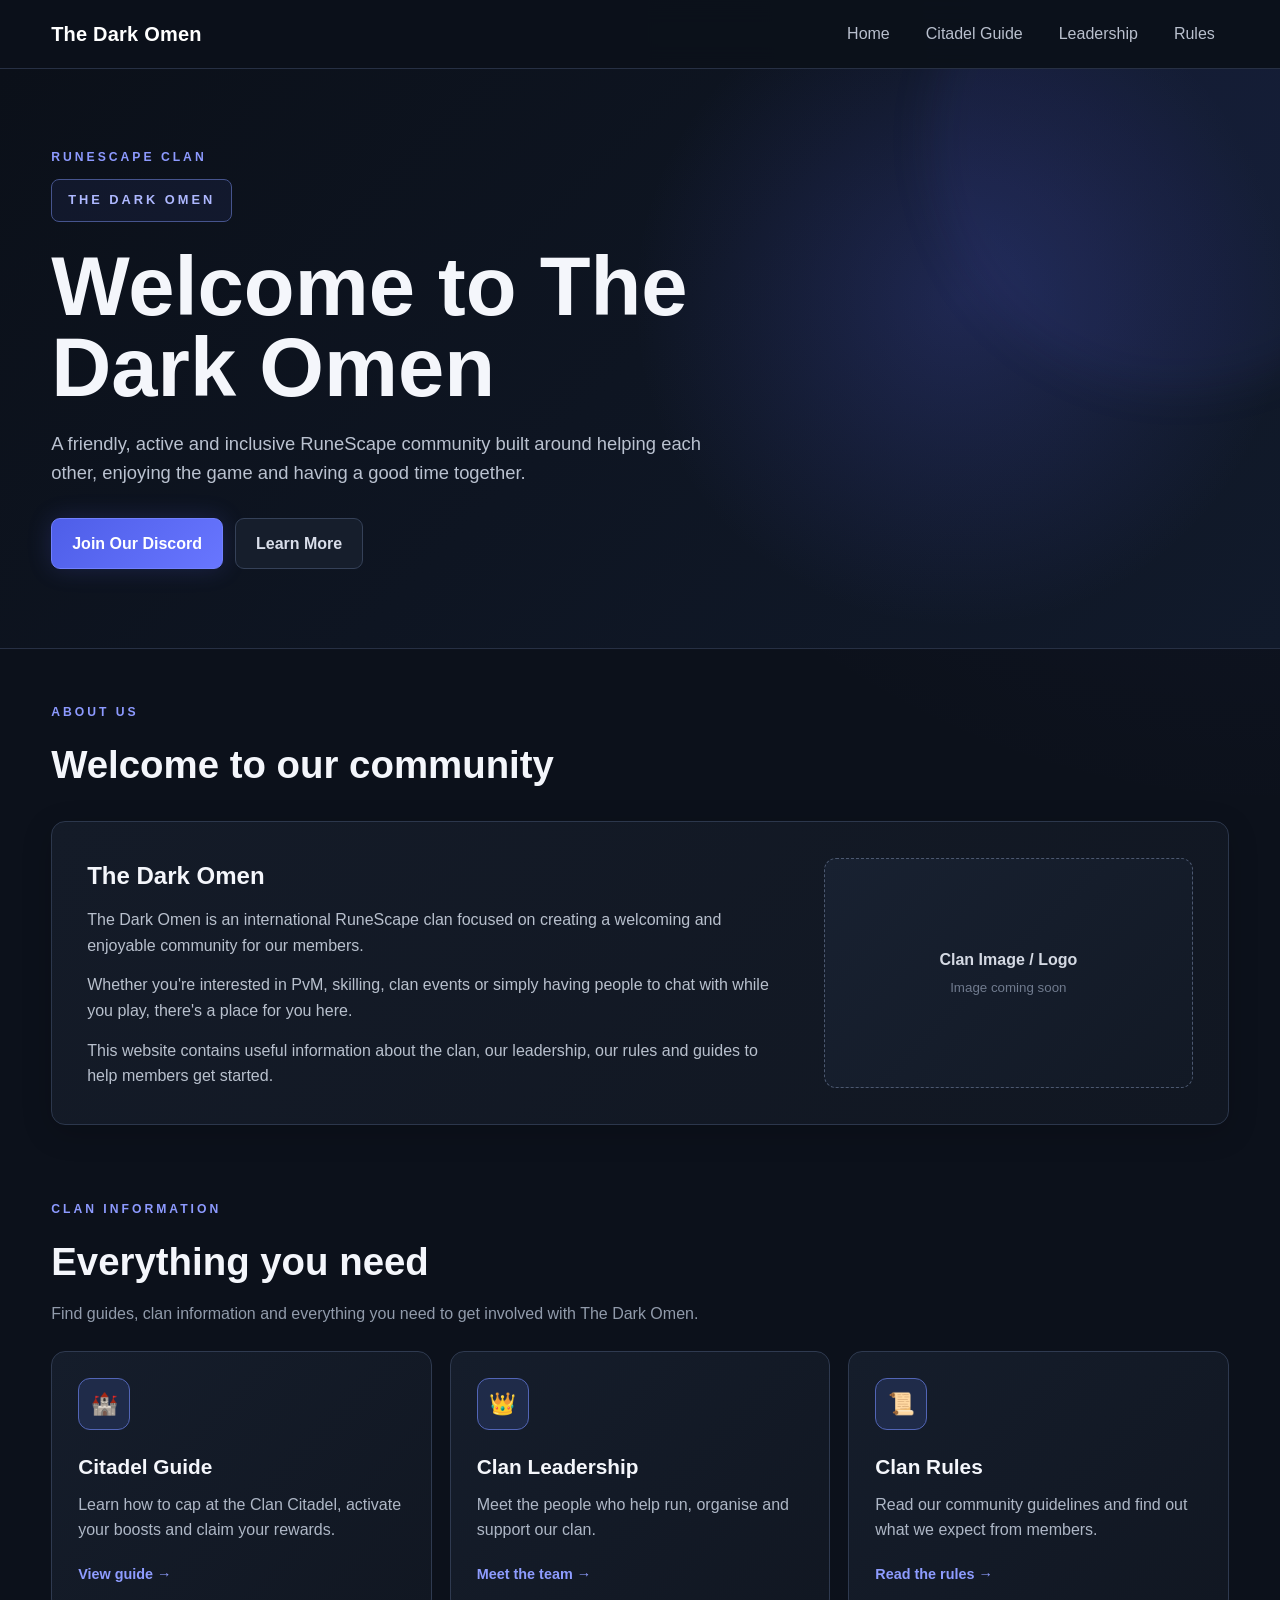
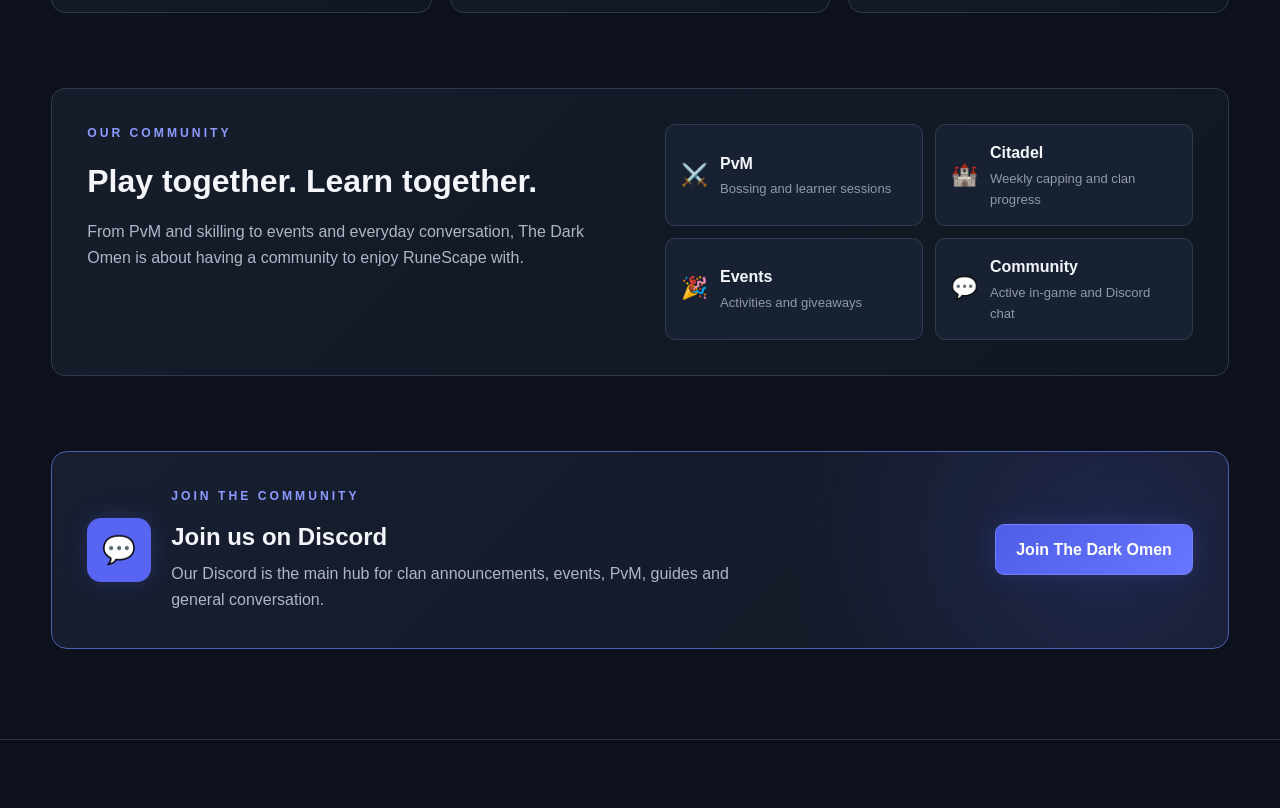
==== index.html @ a3c77655 "updated content" ====
<!DOCTYPE html>
<html lang="en">

<head>
    <meta charset="UTF-8">

    <meta name="viewport"
          content="width=device-width, initial-scale=1.0">

    <title>The Dark Omen | RuneScape Clan</title>

    <link rel="stylesheet" href="style.css">
</head>

<body>


<!-- ========================= -->
<!-- NAVIGATION -->
<!-- ========================= -->

<nav class="site-nav">

    <div class="container nav-inner">

        <a href="index.html"
           class="nav-logo">
            The Dark Omen
        </a>

        <div class="nav-links">

    <a href="index.html">Home</a>

    <a href="citadel.html">Citadel Guide</a>

    <a href="leadership.html">Leadership</a>

    <a href="rules.html">Rules</a>

</div>

    </div>

</nav>



<!-- ========================= -->
<!-- HOME HERO -->
<!-- ========================= -->

<header class="home-hero">

    <div class="container home-hero-inner">

        <div class="home-hero-content">

            <p class="eyebrow">
                RuneScape Clan
            </p>

            <!-- Replace this with the clan logo later -->
            <div class="logo-placeholder">
                THE DARK OMEN
            </div>

            <h1>
                Welcome to The Dark Omen
            </h1>

            <p class="home-hero-text">
                A friendly, active and inclusive RuneScape community
                built around helping each other, enjoying the game
                and having a good time together.
            </p>


            <div class="hero-buttons">

                <!-- Replace # with the Discord invite URL later -->
                <a href="#"
                   class="primary-button">
                    Join Our Discord
                </a>

                <a href="#about"
                   class="secondary-button">
                    Learn More
                </a>

            </div>

        </div>

    </div>

</header>



<!-- ========================= -->
<!-- MAIN -->
<!-- ========================= -->

<main class="container">


    <!-- ABOUT -->

    <section id="about"
             class="home-section">

        <div class="home-section-heading">

            <p class="eyebrow">
                About Us
            </p>

            <h2>
                Welcome to our community
            </h2>

        </div>


        <div class="card about-card">

            <div class="about-content">

                <h3>
                    The Dark Omen
                </h3>

                <p>
                    The Dark Omen is an international RuneScape clan
                    focused on creating a welcoming and enjoyable
                    community for our members.
                </p>

                <p>
                    Whether you're interested in PvM, skilling,
                    clan events or simply having people to chat with
                    while you play, there's a place for you here.
                </p>

                <p>
                    This website contains useful information about
                    the clan, our leadership, our rules and guides
                    to help members get started.
                </p>

            </div>


            <!-- Replace with an image/logo later -->

            <div class="about-image-placeholder">

                <span>Clan Image / Logo</span>

                <small>
                    Image coming soon
                </small>

            </div>

        </div>

    </section>



    <!-- QUICK LINKS -->

    <section class="home-section">

        <div class="home-section-heading">

            <p class="eyebrow">
                Clan Information
            </p>

            <h2>
                Everything you need
            </h2>

            <p class="section-description">
                Find guides, clan information and everything you need
                to get involved with The Dark Omen.
            </p>

        </div>


        <div class="home-card-grid">


            <!-- CITADEL -->

            <a href="citadel.html"
               class="home-link-card">

                <div class="home-card-icon">
                    🏰
                </div>

                <div>

                    <h3>
                        Citadel Guide
                    </h3>

                    <p>
                        Learn how to cap at the Clan Citadel,
                        activate your boosts and claim your rewards.
                    </p>

                    <span class="card-link">
                        View guide →
                    </span>

                </div>

            </a>



            <!-- LEADERSHIP -->

            <a href="leadership.html"
               class="home-link-card">

                <div class="home-card-icon">
                    👑
                </div>

                <div>

                    <h3>
                        Clan Leadership
                    </h3>

                    <p>
                        Meet the people who help run,
                        organise and support our clan.
                    </p>

                    <span class="card-link">
                        Meet the team →
                    </span>

                </div>

            </a>



            <!-- RULES -->

            <a href="rules.html"
               class="home-link-card">

                <div class="home-card-icon">
                    📜
                </div>

                <div>

                    <h3>
                        Clan Rules
                    </h3>

                    <p>
                        Read our community guidelines and
                        find out what we expect from members.
                    </p>

                    <span class="card-link">
                        Read the rules →
                    </span>

                </div>

            </a>


        </div>

    </section>



    <!-- COMMUNITY -->

    <section class="home-section">

        <div class="community-feature">

            <div>

                <p class="eyebrow">
                    Our Community
                </p>

                <h2>
                    Play together. Learn together.
                </h2>

                <p>
                    From PvM and skilling to events and everyday
                    conversation, The Dark Omen is about having
                    a community to enjoy RuneScape with.
                </p>

            </div>


            <div class="community-features">

                <div class="mini-feature">
                    <span>⚔️</span>

                    <div>
                        <strong>PvM</strong>
                        <p>Bossing and learner sessions</p>
                    </div>
                </div>


                <div class="mini-feature">
                    <span>🏰</span>

                    <div>
                        <strong>Citadel</strong>
                        <p>Weekly capping and clan progress</p>
                    </div>
                </div>


                <div class="mini-feature">
                    <span>🎉</span>

                    <div>
                        <strong>Events</strong>
                        <p>Activities and giveaways</p>
                    </div>
                </div>


                <div class="mini-feature">
                    <span>💬</span>

                    <div>
                        <strong>Community</strong>
                        <p>Active in-game and Discord chat</p>
                    </div>
                </div>

            </div>

        </div>

    </section>



    <!-- DISCORD -->

    <section class="discord-section">

        <div class="discord-content">

            <div class="discord-icon">
                💬
            </div>

            <div>

                <p class="eyebrow">
                    Join The Community
                </p>

                <h2>
                    Join us on Discord
                </h2>

                <p>
                    Our Discord is the main hub for clan announcements,
                    events, PvM, guides and general conversation.
                </p>

            </div>

        </div>


        <!-- Replace # with Discord invite URL -->

        <a href="#"
           class="primary-button discord-button">
            Join The Dark Omen
        </a>

    </section>


</main>



<!-- ========================= -->
<!-- FOOTER -->
<!-- ========================= -->

<footer>


</footer>


</body>

</html>
---- style.css ----
* {
    box-sizing: border-box;
    margin: 0;
    padding: 0;
}

html {
    scroll-behavior: smooth;
}

body {
    font-family: Arial, Helvetica, sans-serif;
    background:
        radial-gradient(circle at top right, rgba(88, 101, 242, 0.08), transparent 30%),
        #0c111b;
    color: #f4f6fb;
    line-height: 1.6;
    overflow-x: hidden;
}

img {
    max-width: 100%;
    height: auto;
}

.container {
    width: min(1180px, 92%);
    margin: 0 auto;
}


/* ========================= */
/* NAVIGATION */
/* ========================= */

.site-nav {
    position: sticky;
    top: 0;
    z-index: 1000;

    background: rgba(12, 17, 27, 0.95);
    backdrop-filter: blur(12px);

    border-bottom: 1px solid #273044;
}

.nav-inner {
    min-height: 68px;

    display: flex;
    justify-content: space-between;
    align-items: center;

    gap: 30px;
}

.nav-logo {
    text-decoration: none;
    color: #ffffff;

    font-size: 1.25rem;
    font-weight: 700;

    letter-spacing: 0.2px;
}

.nav-links {
    display: flex;
    align-items: center;

    gap: 8px;
}

.nav-links a {
    text-decoration: none;

    color: #b9c0ce;

    padding: 9px 14px;

    border-radius: 8px;

    transition:
        background 0.2s ease,
        color 0.2s ease,
        transform 0.2s ease;
}

.nav-links a:hover {
    color: #ffffff;
    background: #1c2433;
}

.nav-links a.active {
    color: #ffffff;

    background: linear-gradient(
        135deg,
        #4e5ee8,
        #6876ff
    );

    box-shadow: 0 0 22px rgba(88, 101, 242, 0.25);
}


/* ========================= */
/* HERO */
/* ========================= */

.hero {
    position: relative;
    overflow: hidden;

    padding: 78px 0;

    background:
        linear-gradient(
            90deg,
            rgba(10, 15, 24, 0.98),
            rgba(16, 25, 41, 0.94)
        );

    border-bottom: 1px solid #273044;
}

.hero::after {
    content: "";

    position: absolute;
    inset: 0;

    background:
        radial-gradient(
            circle at 80% 30%,
            rgba(88, 101, 242, 0.15),
            transparent 28%
        );

    pointer-events: none;
}

.hero-content {
    position: relative;
    z-index: 2;

    max-width: 760px;
}

.eyebrow {
    text-transform: uppercase;
    letter-spacing: 3px;

    font-size: 0.76rem;
    font-weight: 700;

    color: #8d9aff;

    margin-bottom: 12px;
}

.hero h1 {
    font-size: clamp(2.4rem, 5vw, 4rem);

    line-height: 1.05;

    margin-bottom: 18px;
}

.hero-text {
    color: #bac2d0;

    max-width: 680px;

    font-size: 1.08rem;
}


/* ========================= */
/* MAIN */
/* ========================= */

main {
    padding: 54px 0 70px;
}


/* ========================= */
/* GENERIC CARD */
/* ========================= */

.card {
    background:
        linear-gradient(
            135deg,
            #141b28,
            #111722
        );

    border: 1px solid #2c374c;

    border-radius: 14px;

    box-shadow:
        0 8px 30px rgba(0, 0, 0, 0.18);
}


/* ========================= */
/* LEADERSHIP */
/* ========================= */

.leadership-section {
    margin-bottom: 50px;
}

.leadership-grid {
    display: grid;
    grid-template-columns: repeat(2, 1fr);

    gap: 18px;
}


/* Base leader card */

.leader-card {
    position: relative;

    display: flex;
    align-items: center;

    gap: 18px;

    min-height: 145px;

    padding: 24px;

    background:
        linear-gradient(
            135deg,
            #182131,
            #141b28
        );

    border: 1px solid #34425c;
    border-radius: 14px;

    overflow: hidden;

    transition:
        transform 0.2s ease,
        border-color 0.2s ease,
        box-shadow 0.2s ease;
}

.leader-card:hover {
    transform: translateY(-2px);

    border-color: #6577ff;

    box-shadow:
        0 10px 30px rgba(0, 0, 0, 0.22);
}


/* subtle background glow */

.leader-card::after {
    content: "";

    position: absolute;

    width: 130px;
    height: 130px;

    right: -50px;
    top: -50px;

    border-radius: 50%;

    background: #5865f2;

    opacity: 0.04;

    pointer-events: none;
}


/* Owner spans both columns */

.leader-owner {
    grid-column: 1 / -1;

    min-height: 165px;

    border-color: #6275ff;

    background:
        linear-gradient(
            135deg,
            rgba(79, 95, 232, 0.22),
            #182131
        );

    box-shadow:
        0 0 25px rgba(88, 101, 242, 0.08);
}


/* Icon */

.leader-icon {
    width: 58px;
    height: 58px;

    flex-shrink: 0;

    display: flex;
    align-items: center;
    justify-content: center;

    border-radius: 12px;

    background:
        linear-gradient(
            135deg,
            #41558a,
            #5368ab
        );

    border: 1px solid #5c73ba;

    font-size: 1.4rem;
}


/* Main text */

.leader-info {
    min-width: 0;
    position: relative;
    z-index: 2;
}

.leader-rank {
    margin-bottom: 4px;

    color: #b7c2ff;

    font-size: 0.72rem;
    font-weight: 700;

    text-transform: uppercase;
    letter-spacing: 1.4px;
}

.leader-info h2 {
    margin-bottom: 10px;

    color: #ffffff;

    font-size: 1.4rem;
    line-height: 1.2;
}


/* Role tags */

.role-tags {
    display: flex;
    flex-wrap: wrap;

    gap: 7px;
}

.role-tags span {
    display: inline-block;

    padding: 4px 9px;

    color: #e6e9ff;

    background: rgba(88, 101, 242, 0.18);

    border: 1px solid #6678dd;
    border-radius: 20px;

    font-size: 0.75rem;
    line-height: 1.3;
}


/* Owner styling */

.leader-owner .leader-icon {
    background:
        linear-gradient(
            135deg,
            #665333,
            #8d713d
        );

    border-color: #c69d4d;
}

.leader-owner .leader-rank {
    color: #f0ce80;
}

.leader-owner .role-tags span {
    color: #ffe4a2;

    background: rgba(198, 157, 77, 0.12);

    border-color: #a47f37;
}


/* Overseer styling */

.rank-overseer {
    border-color: #355b61;
}

.rank-overseer .leader-icon {
    background:
        linear-gradient(
            135deg,
            #254f55,
            #33727a
        );

    border-color: #4aa8b3;
}

.rank-overseer .leader-rank {
    color: #82dbe5;
}

.rank-overseer .role-tags span {
    color: #b8f4fa;

    background: rgba(74, 168, 179, 0.10);

    border-color: #438a93;
}


/* Coordinator styling */

.rank-coordinator {
    border-color: #513e69;
}

.rank-coordinator .leader-icon {
    background:
        linear-gradient(
            135deg,
            #4d3769,
            #674891
        );

    border-color: #8b64c7;
}

.rank-coordinator .leader-rank {
    color: #c59cf8;
}

.rank-coordinator .role-tags span {
    color: #e3c8ff;

    background: rgba(139, 100, 199, 0.10);

    border-color: #7452aa;
}


/* ========================= */
/* RULES PAGE */
/* ========================= */

.rules-intro {
    padding: 26px;

    margin-bottom: 30px;

    background:
        linear-gradient(
            135deg,
            #151d2b,
            #111722
        );

    border: 1px solid #2c374c;

    border-radius: 14px;
}

.rules-intro h2 {
    margin-bottom: 8px;

    font-size: 1.5rem;
}

.rules-intro p {
    color: #b8c0cd;
}


/* Rule layout */

.rules-grid {
    display: grid;

    grid-template-columns: repeat(2, 1fr);

    gap: 18px;
}

.rule-card {
    position: relative;

    padding: 24px;

    background:
        linear-gradient(
            135deg,
            #151d2b,
            #111722
        );

    border: 1px solid #2f3a50;

    border-radius: 14px;

    overflow: hidden;

    transition:
        transform 0.2s ease,
        border-color 0.2s ease,
        box-shadow 0.2s ease;
}

.rule-card:hover {
    transform: translateY(-2px);

    border-color: #5666cc;

    box-shadow:
        0 10px 30px rgba(0, 0, 0, 0.20);
}

.rule-number {
    width: 44px;
    height: 44px;

    display: flex;
    align-items: center;
    justify-content: center;

    border-radius: 10px;

    background:
        linear-gradient(
            135deg,
            #4f5fe6,
            #6976ff
        );

    margin-bottom: 16px;

    font-weight: 700;

    box-shadow:
        0 0 20px rgba(88, 101, 242, 0.18);
}

.rule-card h2 {
    font-size: 1.22rem;

    margin-bottom: 10px;
}

.rule-card p {
    color: #b8c0cd;

    margin-bottom: 10px;
}

.rule-card p:last-child {
    margin-bottom: 0;
}

.rule-note {
    margin-top: 14px;

    padding: 12px 14px;

    border-left: 3px solid #7481ff;

    background: #1a2232;

    border-radius: 7px;

    color: #ccd2de;
}


/* Reporting box */

.report-box {
    margin-top: 30px;

    padding: 28px;

    border: 1px solid #664f27;

    background:
        linear-gradient(
            135deg,
            #231d13,
            #171714
        );

    border-radius: 14px;
}

.report-box h2 {
    margin-bottom: 10px;
}

.report-box p {
    color: #c7c0b4;

    margin-bottom: 10px;
}


/* ========================= */
/* CITADEL GUIDE */
/* ========================= */

.quick-guide {
    background:
        linear-gradient(
            135deg,
            #151d2b,
            #111722
        );

    border: 1px solid #2f3a50;

    padding: 28px;

    border-radius: 14px;

    margin-bottom: 35px;
}

.quick-guide h2 {
    margin-bottom: 8px;
}

.quick-guide p {
    color: #b9c1ce;
}


/* Steps */

.steps {
    display: flex;
    flex-direction: column;

    gap: 20px;
}

.step-card {
    display: grid;

    grid-template-columns: 60px 1fr;

    gap: 20px;

    padding: 25px;

    background:
        linear-gradient(
            135deg,
            #151d2b,
            #111722
        );

    border: 1px solid #2f3a50;

    border-radius: 14px;
}

.step-number {
    width: 50px;
    height: 50px;

    border-radius: 12px;

    background:
        linear-gradient(
            135deg,
            #4f5fe8,
            #6d79ff
        );

    display: flex;
    align-items: center;
    justify-content: center;

    font-weight: 700;

    box-shadow:
        0 0 20px rgba(88, 101, 242, 0.18);
}

.step-content h2 {
    margin-bottom: 10px;

    font-size: 1.45rem;
}

.step-content p {
    color: #bac2ce;

    margin-bottom: 14px;
}


/* Tip / success */

.tip,
.success {
    padding: 13px 15px;

    margin: 16px 0;

    border-radius: 8px;
}

.tip {
    background: #182132;

    border-left: 3px solid #7481ff;
}

.success {
    background: #14271f;

    border-left: 3px solid #55d997;
}


/* Images */

.guide-image-wrapper {
    margin-top: 18px;
}

.guide-image {
    width: 100%;
    height: auto;

    display: block;

    border-radius: 10px;

    border: 1px solid #2c374c;
}

.image-caption {
    color: #788396;

    text-align: center;

    font-size: 0.85rem;

    margin-top: 7px;
}

.image-small {
    max-width: 650px;

    margin-left: auto;
    margin-right: auto;
}

.image-portrait {
    max-width: 380px;

    margin-left: auto;
    margin-right: auto;
}


/* ========================= */
/* BENEFITS */
/* ========================= */

.benefits {
    margin-top: 55px;
}

.benefits > h2 {
    margin-bottom: 20px;

    font-size: 1.8rem;
}

.benefit-grid {
    display: grid;

    grid-template-columns: repeat(2, 1fr);

    gap: 18px;
}

.benefit-card {
    padding: 22px;

    background:
        linear-gradient(
            135deg,
            #151d2b,
            #111722
        );

    border: 1px solid #2f3a50;

    border-radius: 14px;
}

.benefit-card h3 {
    margin-bottom: 8px;
}

.benefit-card p {
    color: #b8c0cd;
}


/* ========================= */
/* FOOTER */
/* ========================= */

footer {
    border-top: 1px solid #273044;

    padding: 34px 0;

    color: #7d8798;
}

.footer-inner {
    display: flex;
    align-items: center;
    justify-content: space-between;

    gap: 20px;
}

.footer-brand {
    color: #e8ebf1;

    font-weight: 700;
}


/* ========================= */
/* TABLET */
/* ========================= */

@media (max-width: 900px) {

    .rules-grid {
        grid-template-columns: 1fr;
    }

}


/* ========================= */
/* MOBILE */
/* ========================= */

@media (max-width: 700px) {

    .container {
        width: 94%;
    }


    /* Navigation */

    .nav-inner {
        flex-direction: column;

        padding: 12px 0;

        gap: 10px;
    }

    .nav-logo {
        text-align: center;
    }

    .nav-links {
        width: 100%;
    }

    .nav-links a {
        flex: 1;

        text-align: center;

        padding: 8px 6px;

        font-size: 0.84rem;
    }


    /* Hero */

    .hero {
        padding: 46px 0;
    }

    .hero h1 {
        font-size: clamp(2rem, 10vw, 2.8rem);
    }

    .hero-text {
        font-size: 1rem;
    }


    /* Main */

    main {
        padding: 32px 0 50px;
    }


    /* Leadership */

    .leadership-grid {
        grid-template-columns: 1fr;
    }

    .leader-owner {
        grid-column: auto;
    }

    .leader-card {
        min-height: 125px;

        padding: 18px;

        gap: 14px;
    }

    .leader-icon {
        width: 50px;
        height: 50px;

        font-size: 1.2rem;
    }

    .leader-info h2 {
        font-size: 1.25rem;
    }


    /* Rules */

    .rules-grid {
        grid-template-columns: 1fr;
    }

    .rule-card {
        padding: 18px;
    }


    /* Citadel */

    .step-card {
        grid-template-columns: 1fr;

        padding: 18px;
    }

    .step-number {
        width: 44px;
        height: 44px;
    }

    .step-content h2 {
        font-size: 1.3rem;
    }

    .image-small,
    .image-portrait {
        max-width: 100%;
    }


    /* Benefits */

    .benefit-grid {
        grid-template-columns: 1fr;
    }


    /* Footer */

    .footer-inner {
        flex-direction: column;

        align-items: flex-start;
    }
}

/* ========================= */
/* HOME PAGE */
/* ========================= */

.home-hero {
    position: relative;

    min-height: 580px;

    display: flex;
    align-items: center;

    overflow: hidden;

    background:
        radial-gradient(
            circle at 75% 40%,
            rgba(88, 101, 242, 0.22),
            transparent 32%
        ),
        linear-gradient(
            135deg,
            #0b1019,
            #111a2b
        );

    border-bottom: 1px solid #273044;
}

.home-hero::after {
    content: "";

    position: absolute;

    width: 500px;
    height: 500px;

    right: -150px;
    top: -180px;

    border-radius: 50%;

    background: rgba(88, 101, 242, 0.08);

    filter: blur(20px);
}

.home-hero-inner {
    position: relative;
    z-index: 2;
}

.home-hero-content {
    max-width: 760px;
}

.logo-placeholder {
    display: inline-block;

    margin-bottom: 24px;

    padding: 10px 16px;

    color: #aeb8ff;

    border: 1px solid #46548d;
    border-radius: 8px;

    background: rgba(88, 101, 242, 0.08);

    font-size: 0.8rem;
    font-weight: 700;

    letter-spacing: 3px;
}

.home-hero h1 {
    max-width: 800px;

    margin-bottom: 20px;

    font-size: clamp(3rem, 7vw, 5.2rem);

    line-height: 0.98;
}

.home-hero-text {
    max-width: 680px;

    color: #bac2d0;

    font-size: 1.15rem;

    margin-bottom: 30px;
}

.hero-buttons {
    display: flex;
    flex-wrap: wrap;

    gap: 12px;
}

.primary-button,
.secondary-button {
    display: inline-flex;
    align-items: center;
    justify-content: center;

    padding: 12px 20px;

    border-radius: 9px;

    text-decoration: none;

    font-weight: 700;

    transition:
        transform 0.2s ease,
        background 0.2s ease,
        border-color 0.2s ease;
}

.primary-button {
    color: #ffffff;

    background:
        linear-gradient(
            135deg,
            #4e5ee8,
            #6876ff
        );

    border: 1px solid #7180ff;

    box-shadow:
        0 0 25px rgba(88, 101, 242, 0.20);
}

.primary-button:hover,
.secondary-button:hover {
    transform: translateY(-2px);
}

.secondary-button {
    color: #d9deea;

    background: #161e2c;

    border: 1px solid #354158;
}

.secondary-button:hover {
    border-color: #53627e;
}


/* Sections */

.home-section {
    margin-bottom: 75px;
}

.home-section-heading {
    margin-bottom: 25px;
}

.home-section-heading h2 {
    font-size: clamp(1.8rem, 4vw, 2.4rem);
}

.section-description {
    max-width: 650px;

    margin-top: 8px;

    color: #919bab;
}


/* About */

.about-card {
    display: grid;

    grid-template-columns: 1.5fr 0.8fr;

    gap: 45px;

    align-items: center;

    padding: 35px;
}

.about-content h3 {
    margin-bottom: 12px;

    font-size: 1.5rem;
}

.about-content p {
    margin-bottom: 14px;

    color: #b8c0cd;
}

.about-content p:last-child {
    margin-bottom: 0;
}

.about-image-placeholder {
    min-height: 230px;

    display: flex;
    flex-direction: column;

    align-items: center;
    justify-content: center;

    gap: 5px;

    border: 1px dashed #4c5870;
    border-radius: 12px;

    background:
        linear-gradient(
            135deg,
            #182131,
            #121925
        );

    color: #9ba6ba;

    text-align: center;
}

.about-image-placeholder span {
    color: #d4d9e3;

    font-weight: 700;
}

.about-image-placeholder small {
    color: #707b8e;
}


/* Home navigation cards */

.home-card-grid {
    display: grid;

    grid-template-columns: repeat(3, 1fr);

    gap: 18px;
}

.home-link-card {
    display: block;

    min-height: 245px;

    padding: 26px;

    color: inherit;

    text-decoration: none;

    background:
        linear-gradient(
            135deg,
            #151d2b,
            #111722
        );

    border: 1px solid #2f3a50;
    border-radius: 14px;

    transition:
        transform 0.2s ease,
        border-color 0.2s ease,
        box-shadow 0.2s ease;
}

.home-link-card:hover {
    transform: translateY(-4px);

    border-color: #6172e7;

    box-shadow:
        0 14px 35px rgba(0, 0, 0, 0.22);
}

.home-card-icon {
    width: 52px;
    height: 52px;

    display: flex;
    align-items: center;
    justify-content: center;

    margin-bottom: 20px;

    border: 1px solid #5265b6;
    border-radius: 12px;

    background: #1f2b49;

    font-size: 1.35rem;
}

.home-link-card h3 {
    margin-bottom: 8px;

    font-size: 1.3rem;
}

.home-link-card p {
    margin-bottom: 18px;

    color: #aeb7c6;
}

.card-link {
    color: #8e9cff;

    font-size: 0.9rem;
    font-weight: 700;
}


/* Community */

.community-feature {
    display: grid;

    grid-template-columns: 1fr 1fr;

    gap: 50px;

    padding: 35px;

    background:
        linear-gradient(
            135deg,
            #151d2b,
            #111722
        );

    border: 1px solid #2f3a50;
    border-radius: 14px;
}

.community-feature h2 {
    margin-bottom: 12px;

    font-size: 2rem;
}

.community-feature > div > p:not(.eyebrow) {
    color: #aeb7c6;
}

.community-features {
    display: grid;

    grid-template-columns: repeat(2, 1fr);

    gap: 12px;
}

.mini-feature {
    display: flex;
    align-items: center;

    gap: 12px;

    padding: 15px;

    background: #182131;

    border: 1px solid #303c53;
    border-radius: 10px;
}

.mini-feature > span {
    font-size: 1.35rem;
}

.mini-feature strong {
    display: block;

    margin-bottom: 2px;
}

.mini-feature p {
    color: #8f99aa;

    font-size: 0.82rem;
}


/* Discord */

.discord-section {
    display: flex;
    align-items: center;
    justify-content: space-between;

    gap: 30px;

    margin-bottom: 20px;

    padding: 35px;

    background:
        radial-gradient(
            circle at 90% 50%,
            rgba(88, 101, 242, 0.18),
            transparent 30%
        ),
        linear-gradient(
            135deg,
            #171f31,
            #121824
        );

    border: 1px solid #4d5eb0;
    border-radius: 16px;
}

.discord-content {
    display: flex;
    align-items: center;

    gap: 20px;
}

.discord-icon {
    width: 64px;
    height: 64px;

    flex-shrink: 0;

    display: flex;
    align-items: center;
    justify-content: center;

    border-radius: 14px;

    background: #5865f2;

    font-size: 1.7rem;

    box-shadow:
        0 0 25px rgba(88, 101, 242, 0.22);
}

.discord-content h2 {
    margin-bottom: 5px;
}

.discord-content p:not(.eyebrow) {
    max-width: 600px;

    color: #aeb7c6;
}

.discord-button {
    flex-shrink: 0;
}


/* ========================= */
/* HOME MOBILE */
/* ========================= */

@media (max-width: 900px) {

    .home-card-grid {
        grid-template-columns: 1fr;
    }

    .home-link-card {
        min-height: auto;
    }

    .about-card,
    .community-feature {
        grid-template-columns: 1fr;
    }

    .discord-section {
        align-items: flex-start;
        flex-direction: column;
    }

}


@media (max-width: 700px) {

    .home-hero {
        min-height: auto;

        padding: 70px 0;
    }

    .home-hero h1 {
        font-size: clamp(2.7rem, 13vw, 4rem);
    }

    .home-hero-text {
        font-size: 1rem;
    }

    .hero-buttons {
        flex-direction: column;
    }

    .primary-button,
    .secondary-button {
        width: 100%;
    }

    .home-section {
        margin-bottom: 50px;
    }

    .about-card,
    .community-feature,
    .discord-section {
        padding: 22px;
    }

    .community-features {
        grid-template-columns: 1fr;
    }

    .discord-content {
        align-items: flex-start;
        flex-direction: column;
    }

    .discord-button {
        width: 100%;
    }

}
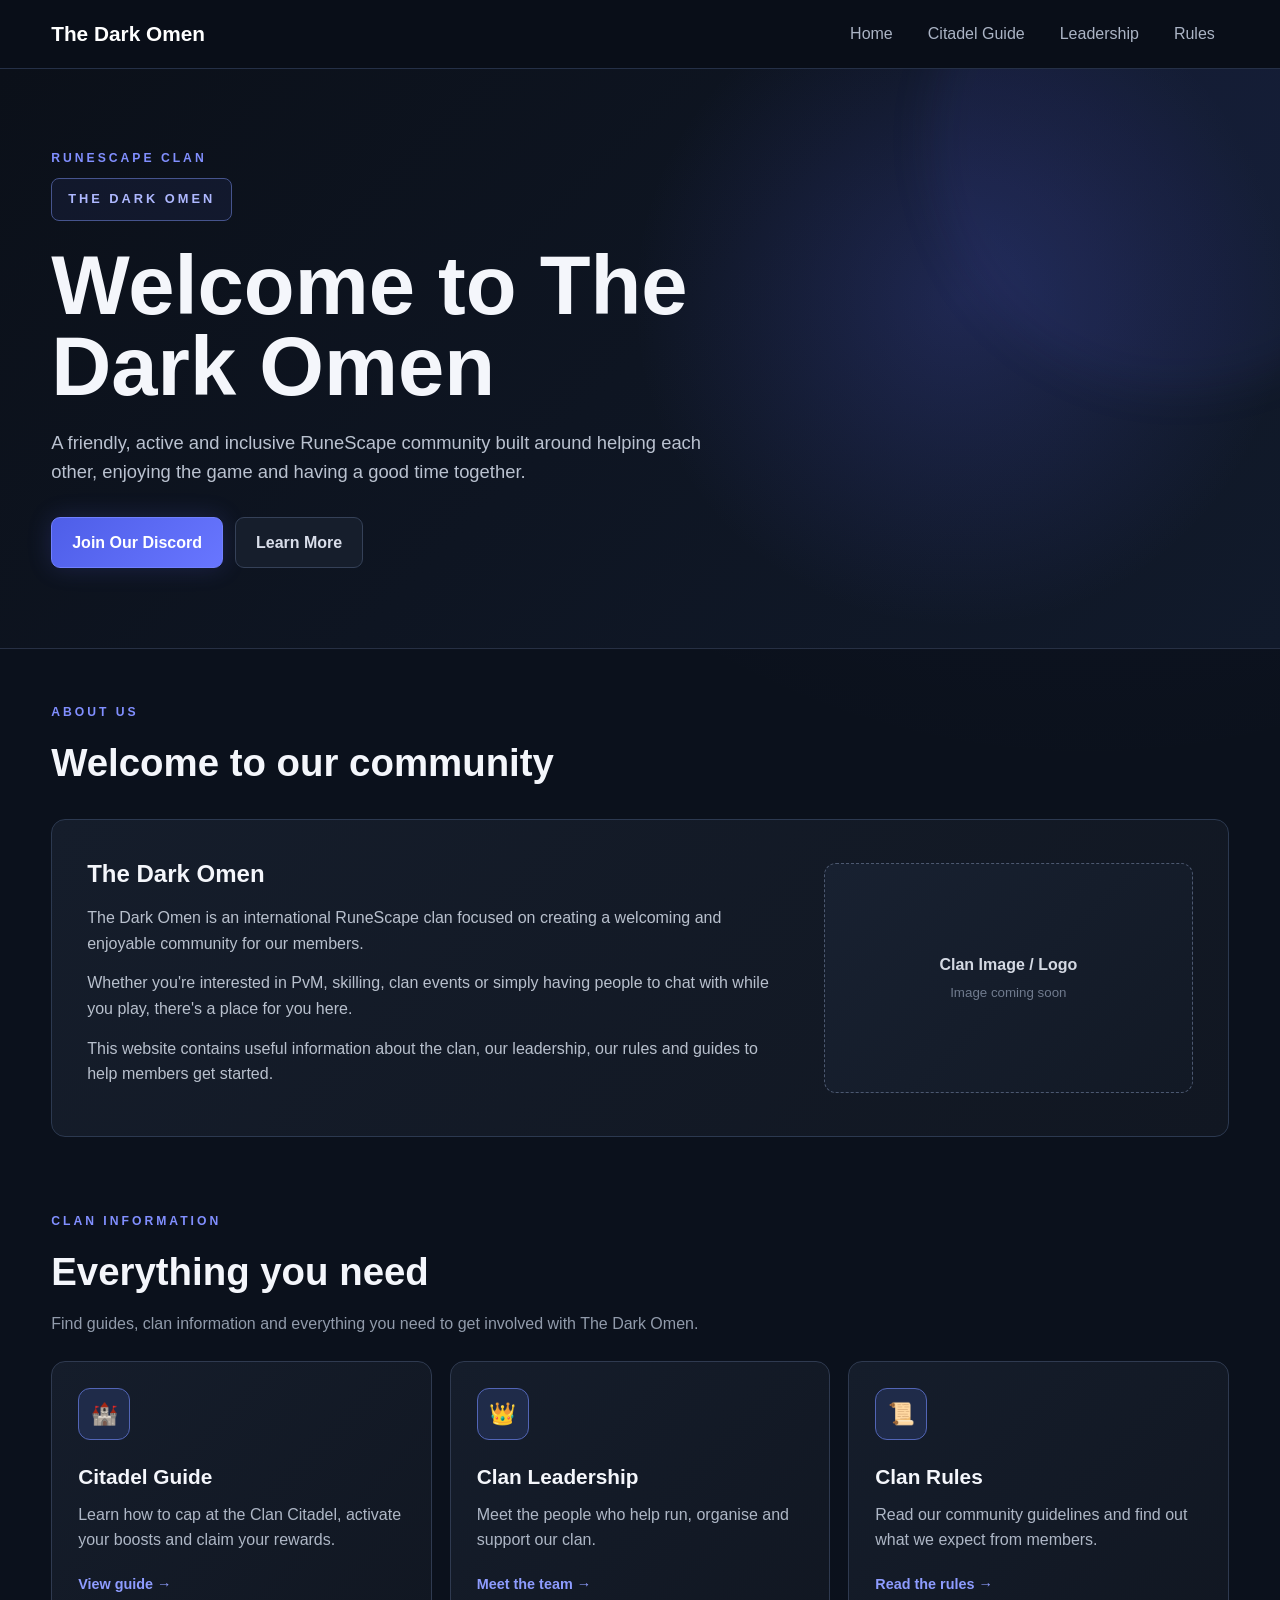
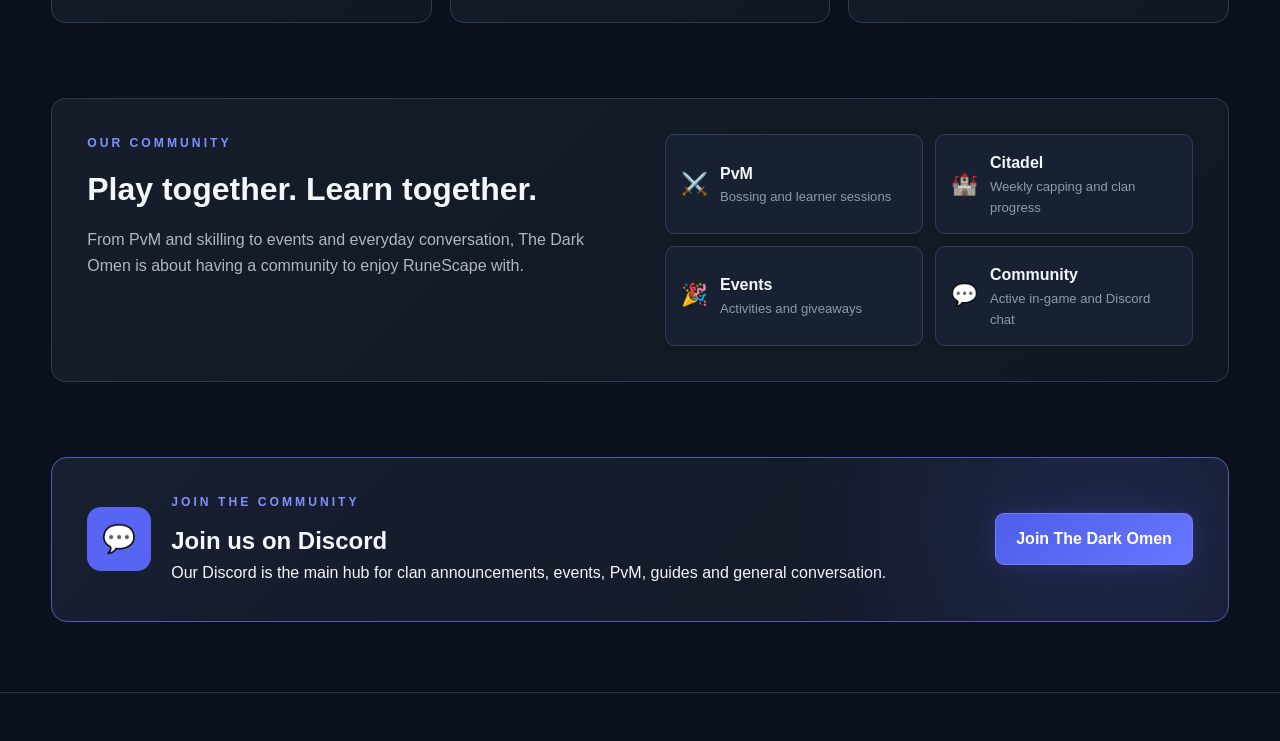
==== commit c94e65e2: "g" ====
--- a/index.html
+++ b/index.html
@@ -9,7 +9,7 @@
 
     <title>The Dark Omen | RuneScape Clan</title>
 
-    <link rel="stylesheet" href="style.css">
+    <link rel="stylesheet" href="style.css?v=4">
 </head>
 
 <body>
--- a/style.css
+++ b/style.css
@@ -1,3 +1,7 @@
+/* ================================================= */
+/* RESET */
+/* ================================================= */
+
 * {
     box-sizing: border-box;
     margin: 0;
@@ -9,12 +13,23 @@
 }
 
 body {
-    font-family: Arial, Helvetica, sans-serif;
-    background:
-        radial-gradient(circle at top right, rgba(88, 101, 242, 0.08), transparent 30%),
-        #0c111b;
+    font-family:
+        Arial,
+        Helvetica,
+        sans-serif;
+
+    background:
+        radial-gradient(
+            circle at 85% 0%,
+            rgba(88, 101, 242, 0.07),
+            transparent 30%
+        ),
+        #0b111c;
+
     color: #f4f6fb;
+
     line-height: 1.6;
+
     overflow-x: hidden;
 }
 
@@ -25,116 +40,144 @@
 
 .container {
     width: min(1180px, 92%);
-    margin: 0 auto;
-}
-
-
-/* ========================= */
+
+    margin-left: auto;
+    margin-right: auto;
+}
+
+
+
+/* ================================================= */
 /* NAVIGATION */
-/* ========================= */
+/* ================================================= */
 
 .site-nav {
     position: sticky;
+
     top: 0;
+
     z-index: 1000;
 
-    background: rgba(12, 17, 27, 0.95);
+    background:
+        rgba(10, 15, 24, 0.96);
+
     backdrop-filter: blur(12px);
 
-    border-bottom: 1px solid #273044;
+    border-bottom:
+        1px solid #253047;
 }
 
 .nav-inner {
     min-height: 68px;
 
     display: flex;
+
+    align-items: center;
+
     justify-content: space-between;
-    align-items: center;
 
     gap: 30px;
 }
 
 .nav-logo {
+    color: #ffffff;
+
     text-decoration: none;
-    color: #ffffff;
-
-    font-size: 1.25rem;
+
+    font-size: 1.3rem;
+
     font-weight: 700;
 
-    letter-spacing: 0.2px;
+    white-space: nowrap;
 }
 
 .nav-links {
     display: flex;
+
     align-items: center;
 
-    gap: 8px;
+    gap: 7px;
 }
 
 .nav-links a {
+    color: #abb4c5;
+
     text-decoration: none;
 
-    color: #b9c0ce;
-
-    padding: 9px 14px;
+    padding:
+        9px
+        14px;
 
     border-radius: 8px;
 
+    white-space: nowrap;
+
     transition:
+        color 0.2s ease,
         background 0.2s ease,
-        color 0.2s ease,
         transform 0.2s ease;
 }
 
 .nav-links a:hover {
     color: #ffffff;
-    background: #1c2433;
+
+    background:
+        #192233;
 }
 
 .nav-links a.active {
     color: #ffffff;
 
-    background: linear-gradient(
-        135deg,
-        #4e5ee8,
-        #6876ff
-    );
-
-    box-shadow: 0 0 22px rgba(88, 101, 242, 0.25);
-}
-
-
-/* ========================= */
-/* HERO */
-/* ========================= */
+    background:
+        linear-gradient(
+            135deg,
+            #4d5ce5,
+            #6775ff
+        );
+
+    box-shadow:
+        0 0 22px
+        rgba(88, 101, 242, 0.23);
+}
+
+
+
+/* ================================================= */
+/* SHARED HERO */
+/* ================================================= */
 
 .hero {
     position: relative;
+
     overflow: hidden;
 
-    padding: 78px 0;
+    padding:
+        78px
+        0;
 
     background:
         linear-gradient(
             90deg,
-            rgba(10, 15, 24, 0.98),
-            rgba(16, 25, 41, 0.94)
-        );
-
-    border-bottom: 1px solid #273044;
+            #0b111b,
+            #111a2a
+        );
+
+    border-bottom:
+        1px solid #253047;
 }
 
 .hero::after {
     content: "";
 
     position: absolute;
+
     inset: 0;
 
     background:
         radial-gradient(
             circle at 80% 30%,
-            rgba(88, 101, 242, 0.15),
-            transparent 28%
+            rgba(88, 101, 242, 0.14),
+            transparent 30%
         );
 
     pointer-events: none;
@@ -142,350 +185,67 @@
 
 .hero-content {
     position: relative;
+
     z-index: 2;
 
     max-width: 760px;
 }
 
 .eyebrow {
+    margin-bottom: 10px;
+
+    color: #818fff;
+
+    font-size: 0.76rem;
+
+    font-weight: 700;
+
     text-transform: uppercase;
+
     letter-spacing: 3px;
-
-    font-size: 0.76rem;
-    font-weight: 700;
-
-    color: #8d9aff;
-
-    margin-bottom: 12px;
 }
 
 .hero h1 {
-    font-size: clamp(2.4rem, 5vw, 4rem);
+    margin-bottom: 18px;
+
+    font-size:
+        clamp(
+            2.4rem,
+            5vw,
+            4rem
+        );
 
     line-height: 1.05;
-
-    margin-bottom: 18px;
 }
 
 .hero-text {
-    color: #bac2d0;
-
     max-width: 680px;
 
+    color: #b6bfce;
+
     font-size: 1.08rem;
 }
 
 
-/* ========================= */
+
+/* ================================================= */
 /* MAIN */
-/* ========================= */
+/* ================================================= */
 
 main {
-    padding: 54px 0 70px;
-}
-
-
-/* ========================= */
+    padding:
+        54px
+        0
+        70px;
+}
+
+
+
+/* ================================================= */
 /* GENERIC CARD */
-/* ========================= */
+/* ================================================= */
 
 .card {
-    background:
-        linear-gradient(
-            135deg,
-            #141b28,
-            #111722
-        );
-
-    border: 1px solid #2c374c;
-
-    border-radius: 14px;
-
-    box-shadow:
-        0 8px 30px rgba(0, 0, 0, 0.18);
-}
-
-
-/* ========================= */
-/* LEADERSHIP */
-/* ========================= */
-
-.leadership-section {
-    margin-bottom: 50px;
-}
-
-.leadership-grid {
-    display: grid;
-    grid-template-columns: repeat(2, 1fr);
-
-    gap: 18px;
-}
-
-
-/* Base leader card */
-
-.leader-card {
-    position: relative;
-
-    display: flex;
-    align-items: center;
-
-    gap: 18px;
-
-    min-height: 145px;
-
-    padding: 24px;
-
-    background:
-        linear-gradient(
-            135deg,
-            #182131,
-            #141b28
-        );
-
-    border: 1px solid #34425c;
-    border-radius: 14px;
-
-    overflow: hidden;
-
-    transition:
-        transform 0.2s ease,
-        border-color 0.2s ease,
-        box-shadow 0.2s ease;
-}
-
-.leader-card:hover {
-    transform: translateY(-2px);
-
-    border-color: #6577ff;
-
-    box-shadow:
-        0 10px 30px rgba(0, 0, 0, 0.22);
-}
-
-
-/* subtle background glow */
-
-.leader-card::after {
-    content: "";
-
-    position: absolute;
-
-    width: 130px;
-    height: 130px;
-
-    right: -50px;
-    top: -50px;
-
-    border-radius: 50%;
-
-    background: #5865f2;
-
-    opacity: 0.04;
-
-    pointer-events: none;
-}
-
-
-/* Owner spans both columns */
-
-.leader-owner {
-    grid-column: 1 / -1;
-
-    min-height: 165px;
-
-    border-color: #6275ff;
-
-    background:
-        linear-gradient(
-            135deg,
-            rgba(79, 95, 232, 0.22),
-            #182131
-        );
-
-    box-shadow:
-        0 0 25px rgba(88, 101, 242, 0.08);
-}
-
-
-/* Icon */
-
-.leader-icon {
-    width: 58px;
-    height: 58px;
-
-    flex-shrink: 0;
-
-    display: flex;
-    align-items: center;
-    justify-content: center;
-
-    border-radius: 12px;
-
-    background:
-        linear-gradient(
-            135deg,
-            #41558a,
-            #5368ab
-        );
-
-    border: 1px solid #5c73ba;
-
-    font-size: 1.4rem;
-}
-
-
-/* Main text */
-
-.leader-info {
-    min-width: 0;
-    position: relative;
-    z-index: 2;
-}
-
-.leader-rank {
-    margin-bottom: 4px;
-
-    color: #b7c2ff;
-
-    font-size: 0.72rem;
-    font-weight: 700;
-
-    text-transform: uppercase;
-    letter-spacing: 1.4px;
-}
-
-.leader-info h2 {
-    margin-bottom: 10px;
-
-    color: #ffffff;
-
-    font-size: 1.4rem;
-    line-height: 1.2;
-}
-
-
-/* Role tags */
-
-.role-tags {
-    display: flex;
-    flex-wrap: wrap;
-
-    gap: 7px;
-}
-
-.role-tags span {
-    display: inline-block;
-
-    padding: 4px 9px;
-
-    color: #e6e9ff;
-
-    background: rgba(88, 101, 242, 0.18);
-
-    border: 1px solid #6678dd;
-    border-radius: 20px;
-
-    font-size: 0.75rem;
-    line-height: 1.3;
-}
-
-
-/* Owner styling */
-
-.leader-owner .leader-icon {
-    background:
-        linear-gradient(
-            135deg,
-            #665333,
-            #8d713d
-        );
-
-    border-color: #c69d4d;
-}
-
-.leader-owner .leader-rank {
-    color: #f0ce80;
-}
-
-.leader-owner .role-tags span {
-    color: #ffe4a2;
-
-    background: rgba(198, 157, 77, 0.12);
-
-    border-color: #a47f37;
-}
-
-
-/* Overseer styling */
-
-.rank-overseer {
-    border-color: #355b61;
-}
-
-.rank-overseer .leader-icon {
-    background:
-        linear-gradient(
-            135deg,
-            #254f55,
-            #33727a
-        );
-
-    border-color: #4aa8b3;
-}
-
-.rank-overseer .leader-rank {
-    color: #82dbe5;
-}
-
-.rank-overseer .role-tags span {
-    color: #b8f4fa;
-
-    background: rgba(74, 168, 179, 0.10);
-
-    border-color: #438a93;
-}
-
-
-/* Coordinator styling */
-
-.rank-coordinator {
-    border-color: #513e69;
-}
-
-.rank-coordinator .leader-icon {
-    background:
-        linear-gradient(
-            135deg,
-            #4d3769,
-            #674891
-        );
-
-    border-color: #8b64c7;
-}
-
-.rank-coordinator .leader-rank {
-    color: #c59cf8;
-}
-
-.rank-coordinator .role-tags span {
-    color: #e3c8ff;
-
-    background: rgba(139, 100, 199, 0.10);
-
-    border-color: #7452aa;
-}
-
-
-/* ========================= */
-/* RULES PAGE */
-/* ========================= */
-
-.rules-intro {
-    padding: 26px;
-
-    margin-bottom: 30px;
-
     background:
         linear-gradient(
             135deg,
@@ -493,544 +253,17 @@
             #111722
         );
 
-    border: 1px solid #2c374c;
+    border:
+        1px solid #2c3950;
 
     border-radius: 14px;
 }
 
-.rules-intro h2 {
-    margin-bottom: 8px;
-
-    font-size: 1.5rem;
-}
-
-.rules-intro p {
-    color: #b8c0cd;
-}
-
-
-/* Rule layout */
-
-.rules-grid {
-    display: grid;
-
-    grid-template-columns: repeat(2, 1fr);
-
-    gap: 18px;
-}
-
-.rule-card {
-    position: relative;
-
-    padding: 24px;
-
-    background:
-        linear-gradient(
-            135deg,
-            #151d2b,
-            #111722
-        );
-
-    border: 1px solid #2f3a50;
-
-    border-radius: 14px;
-
-    overflow: hidden;
-
-    transition:
-        transform 0.2s ease,
-        border-color 0.2s ease,
-        box-shadow 0.2s ease;
-}
-
-.rule-card:hover {
-    transform: translateY(-2px);
-
-    border-color: #5666cc;
-
-    box-shadow:
-        0 10px 30px rgba(0, 0, 0, 0.20);
-}
-
-.rule-number {
-    width: 44px;
-    height: 44px;
-
-    display: flex;
-    align-items: center;
-    justify-content: center;
-
-    border-radius: 10px;
-
-    background:
-        linear-gradient(
-            135deg,
-            #4f5fe6,
-            #6976ff
-        );
-
-    margin-bottom: 16px;
-
-    font-weight: 700;
-
-    box-shadow:
-        0 0 20px rgba(88, 101, 242, 0.18);
-}
-
-.rule-card h2 {
-    font-size: 1.22rem;
-
-    margin-bottom: 10px;
-}
-
-.rule-card p {
-    color: #b8c0cd;
-
-    margin-bottom: 10px;
-}
-
-.rule-card p:last-child {
-    margin-bottom: 0;
-}
-
-.rule-note {
-    margin-top: 14px;
-
-    padding: 12px 14px;
-
-    border-left: 3px solid #7481ff;
-
-    background: #1a2232;
-
-    border-radius: 7px;
-
-    color: #ccd2de;
-}
-
-
-/* Reporting box */
-
-.report-box {
-    margin-top: 30px;
-
-    padding: 28px;
-
-    border: 1px solid #664f27;
-
-    background:
-        linear-gradient(
-            135deg,
-            #231d13,
-            #171714
-        );
-
-    border-radius: 14px;
-}
-
-.report-box h2 {
-    margin-bottom: 10px;
-}
-
-.report-box p {
-    color: #c7c0b4;
-
-    margin-bottom: 10px;
-}
-
-
-/* ========================= */
-/* CITADEL GUIDE */
-/* ========================= */
-
-.quick-guide {
-    background:
-        linear-gradient(
-            135deg,
-            #151d2b,
-            #111722
-        );
-
-    border: 1px solid #2f3a50;
-
-    padding: 28px;
-
-    border-radius: 14px;
-
-    margin-bottom: 35px;
-}
-
-.quick-guide h2 {
-    margin-bottom: 8px;
-}
-
-.quick-guide p {
-    color: #b9c1ce;
-}
-
-
-/* Steps */
-
-.steps {
-    display: flex;
-    flex-direction: column;
-
-    gap: 20px;
-}
-
-.step-card {
-    display: grid;
-
-    grid-template-columns: 60px 1fr;
-
-    gap: 20px;
-
-    padding: 25px;
-
-    background:
-        linear-gradient(
-            135deg,
-            #151d2b,
-            #111722
-        );
-
-    border: 1px solid #2f3a50;
-
-    border-radius: 14px;
-}
-
-.step-number {
-    width: 50px;
-    height: 50px;
-
-    border-radius: 12px;
-
-    background:
-        linear-gradient(
-            135deg,
-            #4f5fe8,
-            #6d79ff
-        );
-
-    display: flex;
-    align-items: center;
-    justify-content: center;
-
-    font-weight: 700;
-
-    box-shadow:
-        0 0 20px rgba(88, 101, 242, 0.18);
-}
-
-.step-content h2 {
-    margin-bottom: 10px;
-
-    font-size: 1.45rem;
-}
-
-.step-content p {
-    color: #bac2ce;
-
-    margin-bottom: 14px;
-}
-
-
-/* Tip / success */
-
-.tip,
-.success {
-    padding: 13px 15px;
-
-    margin: 16px 0;
-
-    border-radius: 8px;
-}
-
-.tip {
-    background: #182132;
-
-    border-left: 3px solid #7481ff;
-}
-
-.success {
-    background: #14271f;
-
-    border-left: 3px solid #55d997;
-}
-
-
-/* Images */
-
-.guide-image-wrapper {
-    margin-top: 18px;
-}
-
-.guide-image {
-    width: 100%;
-    height: auto;
-
-    display: block;
-
-    border-radius: 10px;
-
-    border: 1px solid #2c374c;
-}
-
-.image-caption {
-    color: #788396;
-
-    text-align: center;
-
-    font-size: 0.85rem;
-
-    margin-top: 7px;
-}
-
-.image-small {
-    max-width: 650px;
-
-    margin-left: auto;
-    margin-right: auto;
-}
-
-.image-portrait {
-    max-width: 380px;
-
-    margin-left: auto;
-    margin-right: auto;
-}
-
-
-/* ========================= */
-/* BENEFITS */
-/* ========================= */
-
-.benefits {
-    margin-top: 55px;
-}
-
-.benefits > h2 {
-    margin-bottom: 20px;
-
-    font-size: 1.8rem;
-}
-
-.benefit-grid {
-    display: grid;
-
-    grid-template-columns: repeat(2, 1fr);
-
-    gap: 18px;
-}
-
-.benefit-card {
-    padding: 22px;
-
-    background:
-        linear-gradient(
-            135deg,
-            #151d2b,
-            #111722
-        );
-
-    border: 1px solid #2f3a50;
-
-    border-radius: 14px;
-}
-
-.benefit-card h3 {
-    margin-bottom: 8px;
-}
-
-.benefit-card p {
-    color: #b8c0cd;
-}
-
-
-/* ========================= */
-/* FOOTER */
-/* ========================= */
-
-footer {
-    border-top: 1px solid #273044;
-
-    padding: 34px 0;
-
-    color: #7d8798;
-}
-
-.footer-inner {
-    display: flex;
-    align-items: center;
-    justify-content: space-between;
-
-    gap: 20px;
-}
-
-.footer-brand {
-    color: #e8ebf1;
-
-    font-weight: 700;
-}
-
-
-/* ========================= */
-/* TABLET */
-/* ========================= */
-
-@media (max-width: 900px) {
-
-    .rules-grid {
-        grid-template-columns: 1fr;
-    }
-
-}
-
-
-/* ========================= */
-/* MOBILE */
-/* ========================= */
-
-@media (max-width: 700px) {
-
-    .container {
-        width: 94%;
-    }
-
-
-    /* Navigation */
-
-    .nav-inner {
-        flex-direction: column;
-
-        padding: 12px 0;
-
-        gap: 10px;
-    }
-
-    .nav-logo {
-        text-align: center;
-    }
-
-    .nav-links {
-        width: 100%;
-    }
-
-    .nav-links a {
-        flex: 1;
-
-        text-align: center;
-
-        padding: 8px 6px;
-
-        font-size: 0.84rem;
-    }
-
-
-    /* Hero */
-
-    .hero {
-        padding: 46px 0;
-    }
-
-    .hero h1 {
-        font-size: clamp(2rem, 10vw, 2.8rem);
-    }
-
-    .hero-text {
-        font-size: 1rem;
-    }
-
-
-    /* Main */
-
-    main {
-        padding: 32px 0 50px;
-    }
-
-
-    /* Leadership */
-
-    .leadership-grid {
-        grid-template-columns: 1fr;
-    }
-
-    .leader-owner {
-        grid-column: auto;
-    }
-
-    .leader-card {
-        min-height: 125px;
-
-        padding: 18px;
-
-        gap: 14px;
-    }
-
-    .leader-icon {
-        width: 50px;
-        height: 50px;
-
-        font-size: 1.2rem;
-    }
-
-    .leader-info h2 {
-        font-size: 1.25rem;
-    }
-
-
-    /* Rules */
-
-    .rules-grid {
-        grid-template-columns: 1fr;
-    }
-
-    .rule-card {
-        padding: 18px;
-    }
-
-
-    /* Citadel */
-
-    .step-card {
-        grid-template-columns: 1fr;
-
-        padding: 18px;
-    }
-
-    .step-number {
-        width: 44px;
-        height: 44px;
-    }
-
-    .step-content h2 {
-        font-size: 1.3rem;
-    }
-
-    .image-small,
-    .image-portrait {
-        max-width: 100%;
-    }
-
-
-    /* Benefits */
-
-    .benefit-grid {
-        grid-template-columns: 1fr;
-    }
-
-
-    /* Footer */
-
-    .footer-inner {
-        flex-direction: column;
-
-        align-items: flex-start;
-    }
-}
-
-/* ========================= */
+
+
+/* ================================================= */
 /* HOME PAGE */
-/* ========================= */
+/* ================================================= */
 
 .home-hero {
     position: relative;
@@ -1038,6 +271,7 @@
     min-height: 580px;
 
     display: flex;
+
     align-items: center;
 
     overflow: hidden;
@@ -1054,7 +288,8 @@
             #111a2b
         );
 
-    border-bottom: 1px solid #273044;
+    border-bottom:
+        1px solid #273044;
 }
 
 .home-hero::after {
@@ -1063,20 +298,25 @@
     position: absolute;
 
     width: 500px;
+
     height: 500px;
 
     right: -150px;
+
     top: -180px;
 
     border-radius: 50%;
 
-    background: rgba(88, 101, 242, 0.08);
-
-    filter: blur(20px);
+    background:
+        rgba(88, 101, 242, 0.08);
+
+    filter:
+        blur(20px);
 }
 
 .home-hero-inner {
     position: relative;
+
     z-index: 2;
 }
 
@@ -1089,16 +329,22 @@
 
     margin-bottom: 24px;
 
-    padding: 10px 16px;
+    padding:
+        10px
+        16px;
 
     color: #aeb8ff;
 
-    border: 1px solid #46548d;
+    border:
+        1px solid #46548d;
+
     border-radius: 8px;
 
-    background: rgba(88, 101, 242, 0.08);
+    background:
+        rgba(88, 101, 242, 0.08);
 
     font-size: 0.8rem;
+
     font-weight: 700;
 
     letter-spacing: 3px;
@@ -1109,7 +355,12 @@
 
     margin-bottom: 20px;
 
-    font-size: clamp(3rem, 7vw, 5.2rem);
+    font-size:
+        clamp(
+            3rem,
+            7vw,
+            5.2rem
+        );
 
     line-height: 0.98;
 }
@@ -1117,15 +368,16 @@
 .home-hero-text {
     max-width: 680px;
 
+    margin-bottom: 30px;
+
     color: #bac2d0;
 
     font-size: 1.15rem;
-
-    margin-bottom: 30px;
 }
 
 .hero-buttons {
     display: flex;
+
     flex-wrap: wrap;
 
     gap: 12px;
@@ -1134,10 +386,14 @@
 .primary-button,
 .secondary-button {
     display: inline-flex;
+
     align-items: center;
+
     justify-content: center;
 
-    padding: 12px 20px;
+    padding:
+        12px
+        20px;
 
     border-radius: 9px;
 
@@ -1161,31 +417,29 @@
             #6876ff
         );
 
-    border: 1px solid #7180ff;
+    border:
+        1px solid #7180ff;
 
     box-shadow:
-        0 0 25px rgba(88, 101, 242, 0.20);
+        0 0 25px
+        rgba(88, 101, 242, 0.20);
+}
+
+.secondary-button {
+    color: #d9deea;
+
+    background:
+        #161e2c;
+
+    border:
+        1px solid #354158;
 }
 
 .primary-button:hover,
 .secondary-button:hover {
-    transform: translateY(-2px);
-}
-
-.secondary-button {
-    color: #d9deea;
-
-    background: #161e2c;
-
-    border: 1px solid #354158;
-}
-
-.secondary-button:hover {
-    border-color: #53627e;
-}
-
-
-/* Sections */
+    transform:
+        translateY(-2px);
+}
 
 .home-section {
     margin-bottom: 75px;
@@ -1196,7 +450,12 @@
 }
 
 .home-section-heading h2 {
-    font-size: clamp(1.8rem, 4vw, 2.4rem);
+    font-size:
+        clamp(
+            1.8rem,
+            4vw,
+            2.4rem
+        );
 }
 
 .section-description {
@@ -1208,12 +467,15 @@
 }
 
 
-/* About */
+
+/* HOME ABOUT */
 
 .about-card {
     display: grid;
 
-    grid-template-columns: 1.5fr 0.8fr;
+    grid-template-columns:
+        1.5fr
+        0.8fr;
 
     gap: 45px;
 
@@ -1234,22 +496,22 @@
     color: #b8c0cd;
 }
 
-.about-content p:last-child {
-    margin-bottom: 0;
-}
-
 .about-image-placeholder {
     min-height: 230px;
 
     display: flex;
+
     flex-direction: column;
 
     align-items: center;
+
     justify-content: center;
 
     gap: 5px;
 
-    border: 1px dashed #4c5870;
+    border:
+        1px dashed #4c5870;
+
     border-radius: 12px;
 
     background:
@@ -1275,12 +537,17 @@
 }
 
 
-/* Home navigation cards */
+
+/* HOME CARDS */
 
 .home-card-grid {
     display: grid;
 
-    grid-template-columns: repeat(3, 1fr);
+    grid-template-columns:
+        repeat(
+            3,
+            1fr
+        );
 
     gap: 18px;
 }
@@ -1303,7 +570,9 @@
             #111722
         );
 
-    border: 1px solid #2f3a50;
+    border:
+        1px solid #2f3a50;
+
     border-radius: 14px;
 
     transition:
@@ -1313,28 +582,37 @@
 }
 
 .home-link-card:hover {
-    transform: translateY(-4px);
-
-    border-color: #6172e7;
+    transform:
+        translateY(-4px);
+
+    border-color:
+        #6172e7;
 
     box-shadow:
-        0 14px 35px rgba(0, 0, 0, 0.22);
+        0 14px 35px
+        rgba(0, 0, 0, 0.22);
 }
 
 .home-card-icon {
     width: 52px;
+
     height: 52px;
 
     display: flex;
+
     align-items: center;
+
     justify-content: center;
 
     margin-bottom: 20px;
 
-    border: 1px solid #5265b6;
+    border:
+        1px solid #5265b6;
+
     border-radius: 12px;
 
-    background: #1f2b49;
+    background:
+        #1f2b49;
 
     font-size: 1.35rem;
 }
@@ -1355,16 +633,20 @@
     color: #8e9cff;
 
     font-size: 0.9rem;
+
     font-weight: 700;
 }
 
 
-/* Community */
+
+/* HOME COMMUNITY */
 
 .community-feature {
     display: grid;
 
-    grid-template-columns: 1fr 1fr;
+    grid-template-columns:
+        1fr
+        1fr;
 
     gap: 50px;
 
@@ -1377,7 +659,9 @@
             #111722
         );
 
-    border: 1px solid #2f3a50;
+    border:
+        1px solid #2f3a50;
+
     border-radius: 14px;
 }
 
@@ -1394,22 +678,30 @@
 .community-features {
     display: grid;
 
-    grid-template-columns: repeat(2, 1fr);
+    grid-template-columns:
+        repeat(
+            2,
+            1fr
+        );
 
     gap: 12px;
 }
 
 .mini-feature {
     display: flex;
+
     align-items: center;
 
     gap: 12px;
 
     padding: 15px;
 
-    background: #182131;
-
-    border: 1px solid #303c53;
+    background:
+        #182131;
+
+    border:
+        1px solid #303c53;
+
     border-radius: 10px;
 }
 
@@ -1419,8 +711,6 @@
 
 .mini-feature strong {
     display: block;
-
-    margin-bottom: 2px;
 }
 
 .mini-feature p {
@@ -1430,16 +720,17 @@
 }
 
 
-/* Discord */
+
+/* DISCORD */
 
 .discord-section {
     display: flex;
+
     align-items: center;
+
     justify-content: space-between;
 
     gap: 30px;
-
-    margin-bottom: 20px;
 
     padding: 35px;
 
@@ -1455,12 +746,15 @@
             #121824
         );
 
-    border: 1px solid #4d5eb0;
+    border:
+        1px solid #4d5eb0;
+
     border-radius: 16px;
 }
 
 .discord-content {
     display: flex;
+
     align-items: center;
 
     gap: 20px;
@@ -1468,42 +762,950 @@
 
 .discord-icon {
     width: 64px;
+
     height: 64px;
 
     flex-shrink: 0;
 
     display: flex;
+
     align-items: center;
+
     justify-content: center;
 
     border-radius: 14px;
 
-    background: #5865f2;
+    background:
+        #5865f2;
 
     font-size: 1.7rem;
+}
+
+
+
+/* ================================================= */
+/* LEADERSHIP */
+/* ================================================= */
+
+.leadership-section {
+    margin-bottom: 50px;
+}
+
+.leadership-grid {
+    display: grid;
+
+    grid-template-columns:
+        repeat(
+            2,
+            1fr
+        );
+
+    gap: 18px;
+}
+
+.leader-card {
+    position: relative;
+
+    display: flex;
+
+    align-items: center;
+
+    gap: 18px;
+
+    min-height: 145px;
+
+    padding: 24px;
+
+    background:
+        linear-gradient(
+            135deg,
+            #182131,
+            #141b28
+        );
+
+    border:
+        1px solid #34425c;
+
+    border-radius: 14px;
+
+    overflow: hidden;
+
+    transition:
+        transform 0.2s ease,
+        border-color 0.2s ease,
+        box-shadow 0.2s ease;
+}
+
+.leader-card:hover {
+    transform:
+        translateY(-2px);
+
+    border-color:
+        #6577ff;
 
     box-shadow:
-        0 0 25px rgba(88, 101, 242, 0.22);
-}
-
-.discord-content h2 {
+        0 10px 30px
+        rgba(0, 0, 0, 0.22);
+}
+
+.leader-card::after {
+    content: "";
+
+    position: absolute;
+
+    width: 130px;
+
+    height: 130px;
+
+    right: -50px;
+
+    top: -50px;
+
+    border-radius: 50%;
+
+    background:
+        #5865f2;
+
+    opacity: 0.04;
+}
+
+.leader-owner {
+    grid-column:
+        1 / -1;
+
+    min-height: 165px;
+
+    border-color:
+        #6275ff;
+
+    background:
+        linear-gradient(
+            135deg,
+            rgba(79, 95, 232, 0.22),
+            #182131
+        );
+}
+
+.leader-icon {
+    width: 58px;
+
+    height: 58px;
+
+    flex-shrink: 0;
+
+    display: flex;
+
+    align-items: center;
+
+    justify-content: center;
+
+    border-radius: 12px;
+
+    background:
+        linear-gradient(
+            135deg,
+            #41558a,
+            #5368ab
+        );
+
+    border:
+        1px solid #5c73ba;
+
+    font-size: 1.4rem;
+}
+
+.leader-info {
+    position: relative;
+
+    z-index: 2;
+}
+
+.leader-rank {
+    margin-bottom: 4px;
+
+    color: #b7c2ff;
+
+    font-size: 0.72rem;
+
+    font-weight: 700;
+
+    text-transform: uppercase;
+
+    letter-spacing: 1.4px;
+}
+
+.leader-info h2 {
+    margin-bottom: 10px;
+
+    color: #ffffff;
+
+    font-size: 1.4rem;
+
+    line-height: 1.2;
+}
+
+.role-tags {
+    display: flex;
+
+    flex-wrap: wrap;
+
+    gap: 7px;
+}
+
+.role-tags span {
+    padding:
+        4px
+        9px;
+
+    color: #e6e9ff;
+
+    background:
+        rgba(88, 101, 242, 0.18);
+
+    border:
+        1px solid #6678dd;
+
+    border-radius: 20px;
+
+    font-size: 0.75rem;
+}
+
+
+
+/* OWNER */
+
+.leader-owner .leader-icon {
+    background:
+        linear-gradient(
+            135deg,
+            #665333,
+            #8d713d
+        );
+
+    border-color:
+        #c69d4d;
+}
+
+.leader-owner .leader-rank {
+    color: #f0ce80;
+}
+
+.leader-owner .role-tags span {
+    color: #ffe4a2;
+
+    background:
+        rgba(198, 157, 77, 0.12);
+
+    border-color:
+        #a47f37;
+}
+
+
+
+/* OVERSEER */
+
+.rank-overseer {
+    border-color:
+        #355b61;
+}
+
+.rank-overseer .leader-icon {
+    background:
+        linear-gradient(
+            135deg,
+            #254f55,
+            #33727a
+        );
+
+    border-color:
+        #4aa8b3;
+}
+
+.rank-overseer .leader-rank {
+    color: #82dbe5;
+}
+
+.rank-overseer .role-tags span {
+    color: #b8f4fa;
+
+    background:
+        rgba(74, 168, 179, 0.10);
+
+    border-color:
+        #438a93;
+}
+
+
+
+/* COORDINATOR */
+
+.rank-coordinator {
+    border-color:
+        #513e69;
+}
+
+.rank-coordinator .leader-icon {
+    background:
+        linear-gradient(
+            135deg,
+            #4d3769,
+            #674891
+        );
+
+    border-color:
+        #8b64c7;
+}
+
+.rank-coordinator .leader-rank {
+    color: #c59cf8;
+}
+
+.rank-coordinator .role-tags span {
+    color: #e3c8ff;
+
+    background:
+        rgba(139, 100, 199, 0.10);
+
+    border-color:
+        #7452aa;
+}
+
+
+
+/* ================================================= */
+/* NEW RULES PAGE */
+/* ================================================= */
+
+.rules-hero {
+    padding:
+        40px
+        0
+        22px;
+
+    text-align: center;
+}
+
+.rules-hero-inner {
+    max-width: 850px;
+}
+
+.rules-hero h1 {
+    margin-bottom: 8px;
+
+    font-size:
+        clamp(
+            2.4rem,
+            5vw,
+            3.6rem
+        );
+
+    line-height: 1.1;
+}
+
+.rules-hero-text {
+    max-width: 680px;
+
+    margin:
+        0
+        auto;
+
+    color: #aeb8ca;
+
+    font-size: 1.05rem;
+}
+
+.hero-divider {
+    display: flex;
+
+    align-items: center;
+
+    justify-content: center;
+
+    gap: 14px;
+
+    max-width: 430px;
+
+    margin:
+        18px
+        auto
+        0;
+}
+
+.hero-divider span {
+    height: 1px;
+
+    flex: 1;
+
+    background:
+        linear-gradient(
+            90deg,
+            transparent,
+            #35436d
+        );
+}
+
+.hero-divider span:last-child {
+    background:
+        linear-gradient(
+            90deg,
+            #35436d,
+            transparent
+        );
+}
+
+.hero-mark {
+    color: #6575f7;
+
+    font-size: 1.5rem;
+
+    line-height: 1;
+}
+
+
+
+/* Rules content area */
+
+.rules-page-main {
+    padding:
+        0
+        0
+        60px;
+}
+
+.rules-container {
+    max-width: 1000px;
+}
+
+
+
+/* Individual rule */
+
+.rule-row {
+    position: relative;
+
+    display: grid;
+
+    grid-template-columns:
+        52px
+        66px
+        minmax(0, 1fr)
+        24px;
+
+    align-items: center;
+
+    gap: 18px;
+
+    margin-bottom: 10px;
+
+    padding:
+        15px
+        20px;
+
+    background:
+        linear-gradient(
+            135deg,
+            #111a29,
+            #0f1724
+        );
+
+    border:
+        1px solid #293953;
+
+    border-radius: 12px;
+
+    transition:
+        transform 0.18s ease,
+        border-color 0.18s ease,
+        background 0.18s ease;
+}
+
+.rule-row:hover {
+    transform:
+        translateY(-1px);
+
+    border-color:
+        #465da0;
+
+    background:
+        linear-gradient(
+            135deg,
+            #152033,
+            #111a29
+        );
+}
+
+
+
+/* Number circle */
+
+.rule-number {
+    width: 46px;
+
+    height: 46px;
+
+    display: flex;
+
+    align-items: center;
+
+    justify-content: center;
+
+    flex-shrink: 0;
+
+    border-radius: 50%;
+
+    color: #ffffff;
+
+    background:
+        linear-gradient(
+            135deg,
+            #3f50c7,
+            #5969eb
+        );
+
+    font-size: 1.05rem;
+
+    font-weight: 700;
+
+    box-shadow:
+        0 0 18px
+        rgba(88, 101, 242, 0.14);
+}
+
+
+
+/* Icon square */
+
+.rule-icon {
+    width: 58px;
+
+    height: 58px;
+
+    display: flex;
+
+    align-items: center;
+
+    justify-content: center;
+
+    flex-shrink: 0;
+
+    border:
+        1px solid #263d75;
+
+    border-radius: 11px;
+
+    background:
+        linear-gradient(
+            135deg,
+            #1b2950,
+            #17213f
+        );
+
+    font-size: 1.45rem;
+}
+
+
+
+/* Rule text */
+
+.rule-content {
+    min-width: 0;
+}
+
+.rule-content h2 {
+    margin-bottom: 3px;
+
+    color: #f5f7fb;
+
+    font-size: 1.1rem;
+
+    line-height: 1.25;
+}
+
+.rule-content p {
+    margin-bottom: 4px;
+
+    color: #aeb8c9;
+
+    font-size: 0.9rem;
+
+    line-height: 1.45;
+}
+
+.rule-content p:last-child {
+    margin-bottom: 0;
+}
+
+
+
+/* Highlight inside capping rule */
+
+.rule-highlight {
+    margin-top: 8px;
+
+    padding:
+        8px
+        12px;
+
+    color: #b9c3ee;
+
+    background:
+        rgba(88, 101, 242, 0.11);
+
+    border-left:
+        3px solid #6676f0;
+
+    border-radius: 6px;
+
+    font-size: 0.86rem;
+}
+
+
+
+/* Decorative arrow */
+
+.rule-arrow {
+    color: #5e70dc;
+
+    font-size: 2rem;
+
+    font-weight: 300;
+
+    text-align: right;
+
+    opacity: 0.8;
+}
+
+
+
+/* Admin notice */
+
+.admin-notice {
+    display: flex;
+
+    align-items: flex-start;
+
+    gap: 18px;
+
+    margin-top: 22px;
+
+    padding: 22px;
+
+    background:
+        linear-gradient(
+            135deg,
+            #1d1a16,
+            #151515
+        );
+
+    border:
+        1px solid #5a4828;
+
+    border-radius: 12px;
+}
+
+.admin-notice-icon {
+    width: 48px;
+
+    height: 48px;
+
+    display: flex;
+
+    align-items: center;
+
+    justify-content: center;
+
+    flex-shrink: 0;
+
+    border:
+        1px solid #72582e;
+
+    border-radius: 10px;
+
+    background:
+        rgba(221, 168, 75, 0.10);
+
+    font-size: 1.25rem;
+}
+
+.admin-notice h2 {
     margin-bottom: 5px;
-}
-
-.discord-content p:not(.eyebrow) {
-    max-width: 600px;
-
-    color: #aeb7c6;
-}
-
-.discord-button {
-    flex-shrink: 0;
-}
-
-
-/* ========================= */
-/* HOME MOBILE */
-/* ========================= */
+
+    font-size: 1.15rem;
+}
+
+.admin-notice p {
+    max-width: 760px;
+
+    color: #bdb7ad;
+
+    font-size: 0.9rem;
+}
+
+.admin-notice a {
+    display: inline-block;
+
+    margin-top: 8px;
+
+    color: #96a3ff;
+
+    text-decoration: none;
+
+    font-size: 0.9rem;
+
+    font-weight: 700;
+}
+
+.admin-notice a:hover {
+    text-decoration: underline;
+}
+
+
+
+/* ================================================= */
+/* CITADEL GUIDE */
+/* ================================================= */
+
+.quick-guide {
+    margin-bottom: 35px;
+
+    padding: 28px;
+
+    background:
+        linear-gradient(
+            135deg,
+            #151d2b,
+            #111722
+        );
+
+    border:
+        1px solid #2f3a50;
+
+    border-radius: 14px;
+}
+
+.quick-guide h2 {
+    margin-bottom: 8px;
+}
+
+.quick-guide p {
+    color: #b9c1ce;
+}
+
+.steps {
+    display: flex;
+
+    flex-direction: column;
+
+    gap: 20px;
+}
+
+.step-card {
+    display: grid;
+
+    grid-template-columns:
+        60px
+        1fr;
+
+    gap: 20px;
+
+    padding: 25px;
+
+    background:
+        linear-gradient(
+            135deg,
+            #151d2b,
+            #111722
+        );
+
+    border:
+        1px solid #2f3a50;
+
+    border-radius: 14px;
+}
+
+.step-number {
+    width: 50px;
+
+    height: 50px;
+
+    display: flex;
+
+    align-items: center;
+
+    justify-content: center;
+
+    border-radius: 12px;
+
+    background:
+        linear-gradient(
+            135deg,
+            #4f5fe8,
+            #6d79ff
+        );
+
+    font-weight: 700;
+}
+
+.step-content h2 {
+    margin-bottom: 10px;
+
+    font-size: 1.45rem;
+}
+
+.step-content p {
+    margin-bottom: 14px;
+
+    color: #bac2ce;
+}
+
+.tip,
+.success {
+    margin: 16px 0;
+
+    padding:
+        13px
+        15px;
+
+    border-radius: 8px;
+}
+
+.tip {
+    background: #182132;
+
+    border-left:
+        3px solid #7481ff;
+}
+
+.success {
+    background: #14271f;
+
+    border-left:
+        3px solid #55d997;
+}
+
+
+
+/* Guide images */
+
+.guide-image-wrapper {
+    margin-top: 18px;
+}
+
+.guide-image {
+    width: 100%;
+
+    height: auto;
+
+    display: block;
+
+    border:
+        1px solid #2c374c;
+
+    border-radius: 10px;
+}
+
+.image-caption {
+    margin-top: 7px;
+
+    color: #788396;
+
+    text-align: center;
+
+    font-size: 0.85rem;
+}
+
+.image-small {
+    max-width: 650px;
+
+    margin-left: auto;
+
+    margin-right: auto;
+}
+
+.image-portrait {
+    max-width: 380px;
+
+    margin-left: auto;
+
+    margin-right: auto;
+}
+
+
+
+/* Citadel benefits */
+
+.benefits {
+    margin-top: 55px;
+}
+
+.benefits > h2 {
+    margin-bottom: 20px;
+
+    font-size: 1.8rem;
+}
+
+.benefit-grid {
+    display: grid;
+
+    grid-template-columns:
+        repeat(
+            2,
+            1fr
+        );
+
+    gap: 18px;
+}
+
+.benefit-card {
+    padding: 22px;
+
+    background:
+        linear-gradient(
+            135deg,
+            #151d2b,
+            #111722
+        );
+
+    border:
+        1px solid #2f3a50;
+
+    border-radius: 14px;
+}
+
+.benefit-card h3 {
+    margin-bottom: 8px;
+}
+
+.benefit-card p {
+    color: #b8c0cd;
+}
+
+
+
+/* ================================================= */
+/* FOOTER */
+/* ================================================= */
+
+footer {
+    border-top:
+        1px solid #253047;
+
+    padding:
+        24px
+        0;
+}
+
+.simple-footer {
+    color: #747f91;
+
+    font-size: 0.85rem;
+}
+
+
+
+/* ================================================= */
+/* TABLET */
+/* ================================================= */
 
 @media (max-width: 900px) {
 
@@ -1521,27 +1723,114 @@
     }
 
     .discord-section {
+        flex-direction: column;
+
         align-items: flex-start;
+    }
+
+}
+
+
+
+/* ================================================= */
+/* MOBILE */
+/* ================================================= */
+
+@media (max-width: 700px) {
+
+    .container {
+        width: 92%;
+    }
+
+
+    /* Navigation */
+
+    .site-nav {
+        position: relative;
+    }
+
+    .nav-inner {
         flex-direction: column;
-    }
-
-}
-
-
-@media (max-width: 700px) {
+
+        gap: 12px;
+
+        padding:
+            16px
+            0;
+    }
+
+    .nav-logo {
+        font-size: 1.35rem;
+    }
+
+    .nav-links {
+        width: 100%;
+
+        justify-content: space-between;
+
+        gap: 3px;
+    }
+
+    .nav-links a {
+        flex: 1;
+
+        padding:
+            8px
+            4px;
+
+        text-align: center;
+
+        white-space: normal;
+
+        font-size: 0.81rem;
+
+        line-height: 1.25;
+    }
+
+
+    /* Standard Hero */
+
+    .hero {
+        padding:
+            48px
+            0;
+    }
+
+    .hero h1 {
+        font-size:
+            clamp(
+                2.2rem,
+                10vw,
+                3rem
+            );
+    }
+
+
+    main {
+        padding:
+            32px
+            0
+            50px;
+    }
+
+
+    /* Home */
 
     .home-hero {
         min-height: auto;
 
-        padding: 70px 0;
+        padding:
+            70px
+            0;
     }
 
     .home-hero h1 {
-        font-size: clamp(2.7rem, 13vw, 4rem);
-    }
-
-    .home-hero-text {
-        font-size: 1rem;
+        font-size:
+            clamp(
+                2.7rem,
+                13vw,
+                4rem
+            );
     }
 
     .hero-buttons {
@@ -1568,13 +1857,177 @@
     }
 
     .discord-content {
+        flex-direction: column;
+
         align-items: flex-start;
-        flex-direction: column;
-    }
-
-    .discord-button {
-        width: 100%;
-    }
-
-}
-
+    }
+
+
+    /* Leadership */
+
+    .leadership-grid {
+        grid-template-columns: 1fr;
+    }
+
+    .leader-owner {
+        grid-column: auto;
+    }
+
+    .leader-card {
+        min-height: 125px;
+
+        padding: 18px;
+
+        gap: 14px;
+    }
+
+    .leader-icon {
+        width: 50px;
+
+        height: 50px;
+
+        font-size: 1.2rem;
+    }
+
+
+    /* RULES HERO */
+
+    .rules-hero {
+        padding:
+            32px
+            0
+            18px;
+    }
+
+    .rules-hero h1 {
+        font-size: 2.4rem;
+    }
+
+    .rules-hero-text {
+        font-size: 0.95rem;
+    }
+
+
+    /* Rules cards */
+
+    .rule-row {
+        grid-template-columns:
+            42px
+            48px
+            minmax(0, 1fr);
+
+        gap: 11px;
+
+        padding:
+            14px
+            14px;
+
+        align-items: start;
+    }
+
+    .rule-number {
+        width: 40px;
+
+        height: 40px;
+
+        font-size: 0.9rem;
+    }
+
+    .rule-icon {
+        width: 44px;
+
+        height: 44px;
+
+        font-size: 1.1rem;
+    }
+
+    .rule-content h2 {
+        margin-top: 2px;
+
+        font-size: 1rem;
+    }
+
+    .rule-content p {
+        font-size: 0.88rem;
+
+        line-height: 1.5;
+    }
+
+    .rule-arrow {
+        display: none;
+    }
+
+    .rule-highlight {
+        font-size: 0.82rem;
+    }
+
+    .admin-notice {
+        padding: 18px;
+
+        gap: 12px;
+    }
+
+
+    /* Citadel */
+
+    .step-card {
+        grid-template-columns: 1fr;
+
+        padding: 18px;
+    }
+
+    .step-number {
+        width: 44px;
+
+        height: 44px;
+    }
+
+    .benefit-grid {
+        grid-template-columns: 1fr;
+    }
+
+}
+
+
+
+/* ================================================= */
+/* VERY SMALL PHONES */
+/* ================================================= */
+
+@media (max-width: 420px) {
+
+    .nav-links a {
+        font-size: 0.74rem;
+    }
+
+    .rule-row {
+        grid-template-columns:
+            38px
+            minmax(0, 1fr);
+
+        gap: 12px;
+    }
+
+    /*
+        Hide the icon on very narrow phones.
+        Number + content stays clean.
+    */
+
+    .rule-icon {
+        display: none;
+    }
+
+    .rule-number {
+        width: 36px;
+
+        height: 36px;
+
+        font-size: 0.85rem;
+    }
+
+    .rule-content h2 {
+        font-size: 1rem;
+    }
+
+}
+
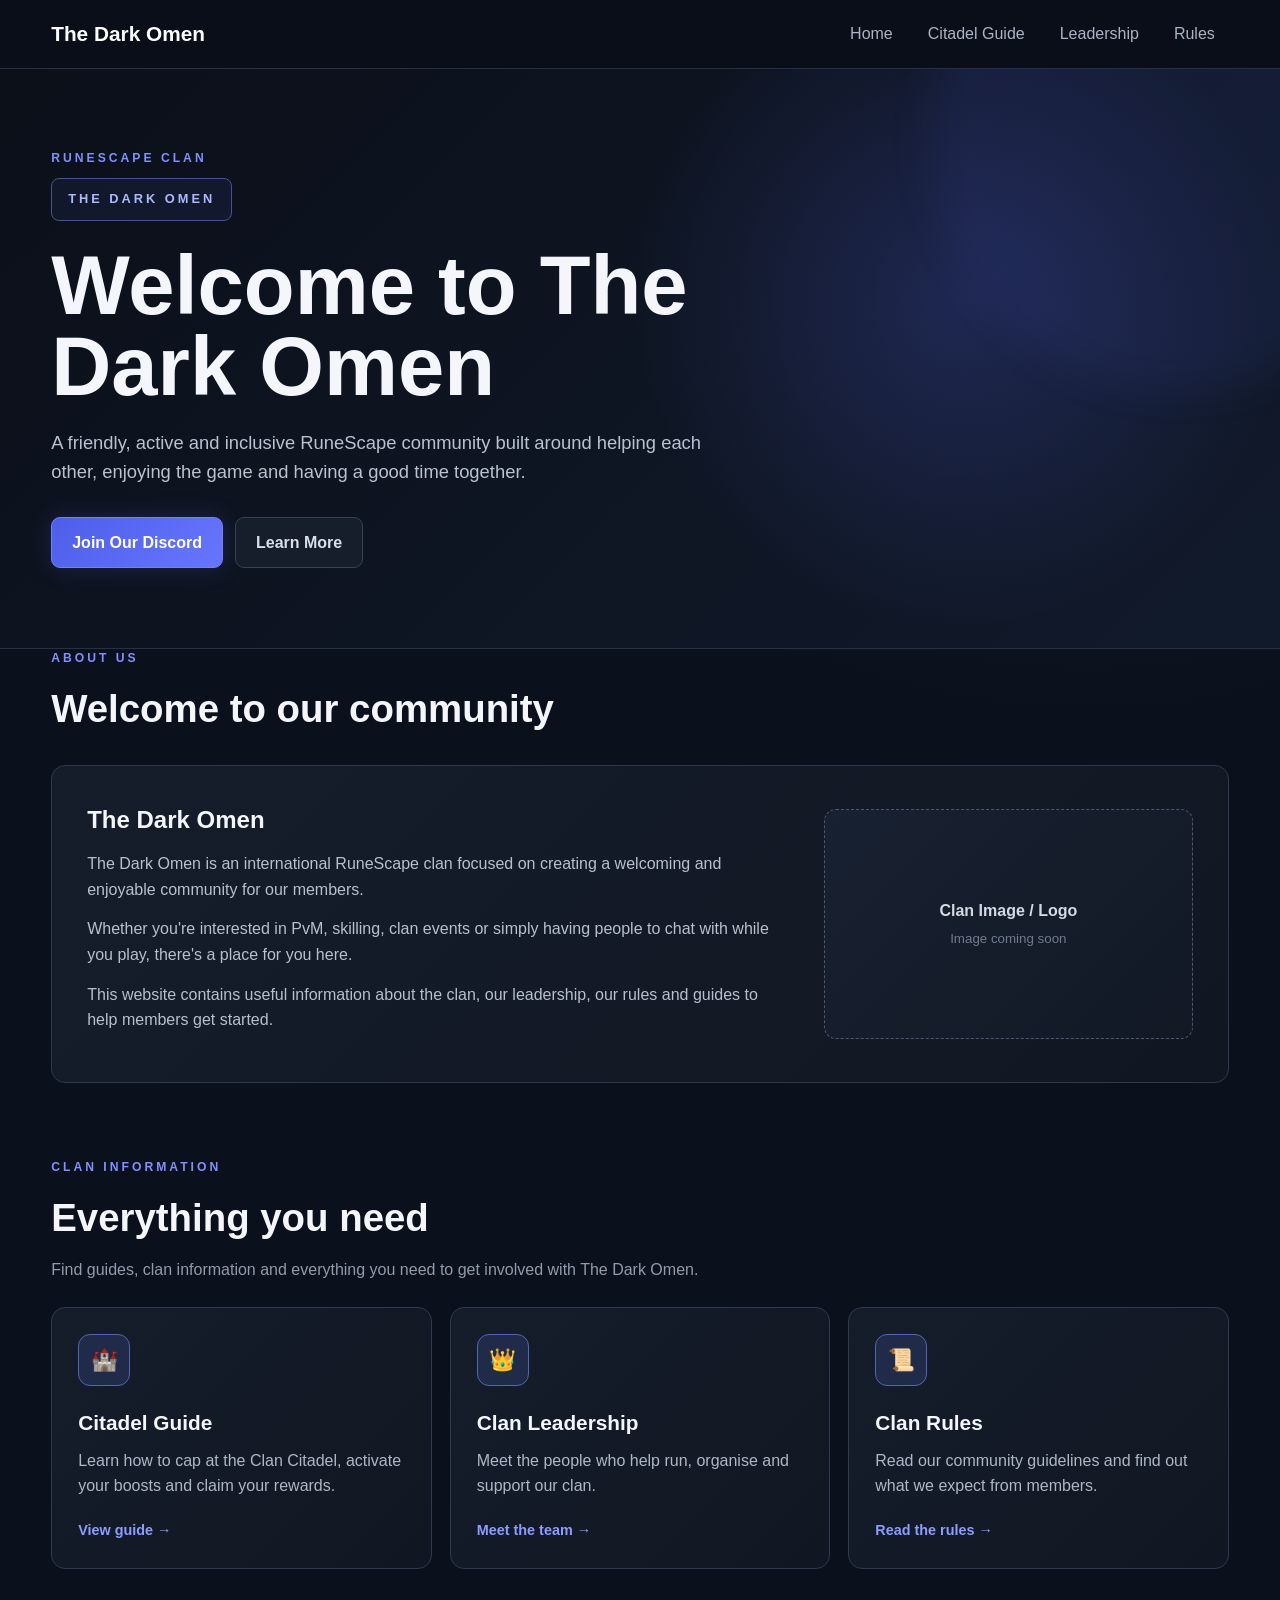
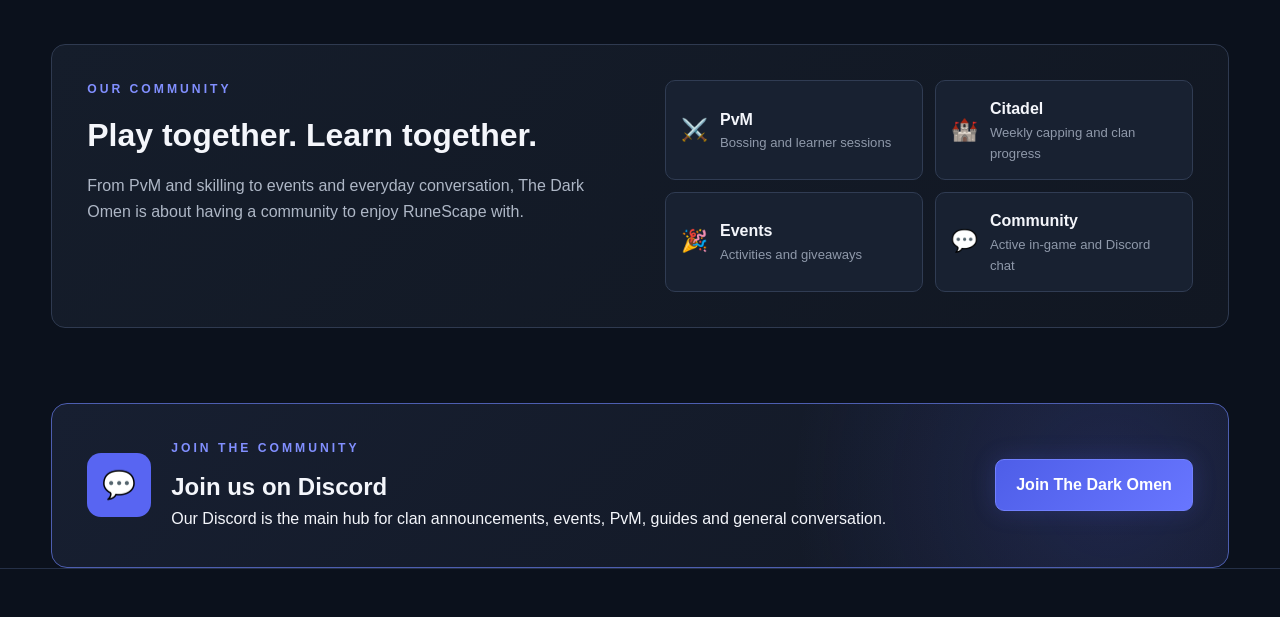
==== commit c3706ca5: "g" ====
--- a/index.html
+++ b/index.html
@@ -9,7 +9,7 @@
 
     <title>The Dark Omen | RuneScape Clan</title>
 
-    <link rel="stylesheet" href="style.css?v=4">
+    <link rel="stylesheet" href="style.css?v=5">
 </head>
 
 <body>
--- a/style.css
+++ b/style.css
@@ -40,7 +40,6 @@
 
 .container {
     width: min(1180px, 92%);
-
     margin-left: auto;
     margin-right: auto;
 }
@@ -53,9 +52,7 @@
 
 .site-nav {
     position: sticky;
-
     top: 0;
-
     z-index: 1000;
 
     background:
@@ -143,53 +140,8 @@
 
 
 /* ================================================= */
-/* SHARED HERO */
+/* GENERIC */
 /* ================================================= */
-
-.hero {
-    position: relative;
-
-    overflow: hidden;
-
-    padding:
-        78px
-        0;
-
-    background:
-        linear-gradient(
-            90deg,
-            #0b111b,
-            #111a2a
-        );
-
-    border-bottom:
-        1px solid #253047;
-}
-
-.hero::after {
-    content: "";
-
-    position: absolute;
-
-    inset: 0;
-
-    background:
-        radial-gradient(
-            circle at 80% 30%,
-            rgba(88, 101, 242, 0.14),
-            transparent 30%
-        );
-
-    pointer-events: none;
-}
-
-.hero-content {
-    position: relative;
-
-    z-index: 2;
-
-    max-width: 760px;
-}
 
 .eyebrow {
     margin-bottom: 10px;
@@ -204,46 +156,6 @@
 
     letter-spacing: 3px;
 }
-
-.hero h1 {
-    margin-bottom: 18px;
-
-    font-size:
-        clamp(
-            2.4rem,
-            5vw,
-            4rem
-        );
-
-    line-height: 1.05;
-}
-
-.hero-text {
-    max-width: 680px;
-
-    color: #b6bfce;
-
-    font-size: 1.08rem;
-}
-
-
-
-/* ================================================= */
-/* MAIN */
-/* ================================================= */
-
-main {
-    padding:
-        54px
-        0
-        70px;
-}
-
-
-
-/* ================================================= */
-/* GENERIC CARD */
-/* ================================================= */
 
 .card {
     background:
@@ -298,11 +210,9 @@
     position: absolute;
 
     width: 500px;
-
     height: 500px;
 
     right: -150px;
-
     top: -180px;
 
     border-radius: 50%;
@@ -316,7 +226,6 @@
 
 .home-hero-inner {
     position: relative;
-
     z-index: 2;
 }
 
@@ -377,9 +286,7 @@
 
 .hero-buttons {
     display: flex;
-
     flex-wrap: wrap;
-
     gap: 12px;
 }
 
@@ -388,7 +295,6 @@
     display: inline-flex;
 
     align-items: center;
-
     justify-content: center;
 
     padding:
@@ -466,10 +372,6 @@
     color: #919bab;
 }
 
-
-
-/* HOME ABOUT */
-
 .about-card {
     display: grid;
 
@@ -535,10 +437,6 @@
 .about-image-placeholder small {
     color: #707b8e;
 }
-
-
-
-/* HOME CARDS */
 
 .home-card-grid {
     display: grid;
@@ -595,7 +493,6 @@
 
 .home-card-icon {
     width: 52px;
-
     height: 52px;
 
     display: flex;
@@ -636,10 +533,6 @@
 
     font-weight: 700;
 }
-
-
-
-/* HOME COMMUNITY */
 
 .community-feature {
     display: grid;
@@ -718,10 +611,6 @@
 
     font-size: 0.82rem;
 }
-
-
-
-/* DISCORD */
 
 .discord-section {
     display: flex;
@@ -762,7 +651,6 @@
 
 .discord-icon {
     width: 64px;
-
     height: 64px;
 
     flex-shrink: 0;
@@ -854,11 +742,9 @@
     position: absolute;
 
     width: 130px;
-
     height: 130px;
 
     right: -50px;
-
     top: -50px;
 
     border-radius: 50%;
@@ -888,7 +774,6 @@
 
 .leader-icon {
     width: 58px;
-
     height: 58px;
 
     flex-shrink: 0;
@@ -970,10 +855,6 @@
     font-size: 0.75rem;
 }
 
-
-
-/* OWNER */
-
 .leader-owner .leader-icon {
     background:
         linear-gradient(
@@ -1000,10 +881,6 @@
         #a47f37;
 }
 
-
-
-/* OVERSEER */
-
 .rank-overseer {
     border-color:
         #355b61;
@@ -1035,10 +912,6 @@
         #438a93;
 }
 
-
-
-/* COORDINATOR */
-
 .rank-coordinator {
     border-color:
         #513e69;
@@ -1073,7 +946,7 @@
 
 
 /* ================================================= */
-/* NEW RULES PAGE */
+/* RULES PAGE */
 /* ================================================= */
 
 .rules-hero {
@@ -1161,10 +1034,6 @@
     line-height: 1;
 }
 
-
-
-/* Rules content area */
-
 .rules-page-main {
     padding:
         0
@@ -1176,10 +1045,6 @@
     max-width: 1000px;
 }
 
-
-
-/* Individual rule */
-
 .rule-row {
     position: relative;
 
@@ -1234,13 +1099,8 @@
         );
 }
 
-
-
-/* Number circle */
-
 .rule-number {
     width: 46px;
-
     height: 46px;
 
     display: flex;
@@ -1271,13 +1131,8 @@
         rgba(88, 101, 242, 0.14);
 }
 
-
-
-/* Icon square */
-
 .rule-icon {
     width: 58px;
-
     height: 58px;
 
     display: flex;
@@ -1303,10 +1158,6 @@
     font-size: 1.45rem;
 }
 
-
-
-/* Rule text */
-
 .rule-content {
     min-width: 0;
 }
@@ -1334,10 +1185,6 @@
 .rule-content p:last-child {
     margin-bottom: 0;
 }
-
-
-
-/* Highlight inside capping rule */
 
 .rule-highlight {
     margin-top: 8px;
@@ -1359,10 +1206,6 @@
     font-size: 0.86rem;
 }
 
-
-
-/* Decorative arrow */
-
 .rule-arrow {
     color: #5e70dc;
 
@@ -1374,10 +1217,6 @@
 
     opacity: 0.8;
 }
-
-
-
-/* Admin notice */
 
 .admin-notice {
     display: flex;
@@ -1405,7 +1244,6 @@
 
 .admin-notice-icon {
     width: 48px;
-
     height: 48px;
 
     display: flex;
@@ -1462,222 +1300,592 @@
 
 
 /* ================================================= */
-/* CITADEL GUIDE */
+/* CITADEL PAGE - NEW WALKTHROUGH */
 /* ================================================= */
 
-.quick-guide {
-    margin-bottom: 35px;
-
-    padding: 28px;
+.citadel-hero {
+    padding:
+        44px
+        0
+        24px;
+
+    text-align: center;
+
+    background:
+        radial-gradient(
+            circle at 50% 0%,
+            rgba(88, 101, 242, 0.10),
+            transparent 34%
+        );
+}
+
+.citadel-hero-inner {
+    max-width: 850px;
+}
+
+.citadel-hero h1 {
+    margin-bottom: 10px;
+
+    font-size:
+        clamp(
+            2.4rem,
+            5vw,
+            3.8rem
+        );
+
+    line-height: 1.08;
+}
+
+.citadel-hero-text {
+    max-width: 680px;
+
+    margin:
+        0
+        auto;
+
+    color: #aeb8ca;
+
+    font-size: 1.04rem;
+}
+
+.citadel-page-main {
+    padding:
+        0
+        0
+        70px;
+}
+
+.citadel-container {
+    max-width: 1040px;
+}
+
+
+
+/* QUICK FLOW */
+
+.quick-flow {
+    margin-bottom: 58px;
+
+    padding:
+        24px
+        26px;
 
     background:
         linear-gradient(
             135deg,
-            #151d2b,
-            #111722
+            #111a29,
+            #0e1623
         );
 
     border:
-        1px solid #2f3a50;
+        1px solid #2b3952;
 
     border-radius: 14px;
 }
 
-.quick-guide h2 {
-    margin-bottom: 8px;
-}
-
-.quick-guide p {
-    color: #b9c1ce;
-}
-
-.steps {
+.section-label {
+    margin-bottom: 20px;
+
+    color: #818fff;
+
+    font-size: 0.75rem;
+
+    font-weight: 700;
+
+    text-transform: uppercase;
+
+    letter-spacing: 2px;
+
+    text-align: center;
+}
+
+.quick-flow-track {
+    display: flex;
+
+    align-items: center;
+
+    justify-content: space-between;
+
+    gap: 10px;
+}
+
+.quick-flow-step {
+    min-width: 110px;
+
+    text-align: center;
+}
+
+.quick-flow-number {
+    width: 42px;
+    height: 42px;
+
+    display: flex;
+
+    align-items: center;
+
+    justify-content: center;
+
+    margin:
+        0
+        auto
+        9px;
+
+    border-radius: 50%;
+
+    color: #ffffff;
+
+    background:
+        linear-gradient(
+            135deg,
+            #4051ca,
+            #6170ef
+        );
+
+    font-size: 0.82rem;
+
+    font-weight: 700;
+}
+
+.quick-flow-title {
+    margin-bottom: 2px;
+
+    color: #ffffff;
+
+    font-weight: 700;
+}
+
+.quick-flow-text {
+    color: #8995a9;
+
+    font-size: 0.78rem;
+}
+
+.quick-flow-line {
+    height: 1px;
+
+    flex: 1;
+
+    background:
+        linear-gradient(
+            90deg,
+            #344266,
+            #5261a8,
+            #344266
+        );
+}
+
+
+
+/* GUIDE STEP */
+
+.guide-step {
+    display: grid;
+
+    grid-template-columns:
+        68px
+        minmax(0, 1fr);
+
+    gap: 24px;
+
+    position: relative;
+}
+
+.guide-step-marker {
     display: flex;
 
     flex-direction: column;
 
-    gap: 20px;
-}
-
-.step-card {
-    display: grid;
-
-    grid-template-columns:
-        60px
-        1fr;
-
-    gap: 20px;
-
-    padding: 25px;
+    align-items: center;
+}
+
+.guide-step-number {
+    width: 48px;
+    height: 48px;
+
+    display: flex;
+
+    align-items: center;
+
+    justify-content: center;
+
+    flex-shrink: 0;
+
+    border-radius: 50%;
+
+    color: #ffffff;
 
     background:
         linear-gradient(
             135deg,
-            #151d2b,
-            #111722
+            #4051ca,
+            #6170ef
         );
 
     border:
-        1px solid #2f3a50;
-
-    border-radius: 14px;
-}
-
-.step-number {
-    width: 50px;
-
-    height: 50px;
-
-    display: flex;
-
-    align-items: center;
-
-    justify-content: center;
-
-    border-radius: 12px;
-
-    background:
-        linear-gradient(
-            135deg,
-            #4f5fe8,
-            #6d79ff
-        );
+        1px solid #7180ff;
+
+    font-size: 0.9rem;
 
     font-weight: 700;
-}
-
-.step-content h2 {
-    margin-bottom: 10px;
-
-    font-size: 1.45rem;
-}
-
-.step-content p {
-    margin-bottom: 14px;
-
-    color: #bac2ce;
-}
-
-.tip,
-.success {
-    margin: 16px 0;
-
-    padding:
-        13px
-        15px;
-
-    border-radius: 8px;
-}
-
-.tip {
-    background: #182132;
-
-    border-left:
-        3px solid #7481ff;
-}
-
-.success {
-    background: #14271f;
-
-    border-left:
-        3px solid #55d997;
-}
-
-
-
-/* Guide images */
-
-.guide-image-wrapper {
-    margin-top: 18px;
-}
-
-.guide-image {
-    width: 100%;
-
-    height: auto;
-
-    display: block;
-
-    border:
-        1px solid #2c374c;
-
-    border-radius: 10px;
-}
-
-.image-caption {
-    margin-top: 7px;
-
-    color: #788396;
-
-    text-align: center;
-
-    font-size: 0.85rem;
-}
-
-.image-small {
-    max-width: 650px;
-
-    margin-left: auto;
-
-    margin-right: auto;
-}
-
-.image-portrait {
-    max-width: 380px;
-
-    margin-left: auto;
-
-    margin-right: auto;
-}
-
-
-
-/* Citadel benefits */
-
-.benefits {
-    margin-top: 55px;
-}
-
-.benefits > h2 {
-    margin-bottom: 20px;
-
-    font-size: 1.8rem;
-}
-
-.benefit-grid {
+
+    box-shadow:
+        0 0 22px
+        rgba(88, 101, 242, 0.14);
+}
+
+.guide-step-line {
+    width: 1px;
+
+    flex: 1;
+
+    min-height: 65px;
+
+    margin-top: 8px;
+
+    background:
+        linear-gradient(
+            #47579d,
+            rgba(71, 87, 157, 0.15)
+        );
+}
+
+.guide-step-content {
+    padding-bottom: 62px;
+}
+
+.guide-step-last .guide-step-content {
+    padding-bottom: 30px;
+}
+
+.guide-step-heading {
+    margin-bottom: 12px;
+}
+
+.step-kicker {
+    margin-bottom: 3px;
+
+    color: #7888ee;
+
+    font-size: 0.7rem;
+
+    font-weight: 700;
+
+    text-transform: uppercase;
+
+    letter-spacing: 1.8px;
+}
+
+.guide-step-heading h2 {
+    color: #ffffff;
+
+    font-size:
+        clamp(
+            1.55rem,
+            3vw,
+            2rem
+        );
+
+    line-height: 1.2;
+}
+
+.guide-step-intro {
+    max-width: 760px;
+
+    margin-bottom: 22px;
+
+    color: #b1bac8;
+
+    font-size: 0.97rem;
+}
+
+
+
+/* MEDIA */
+
+.guide-media-grid {
     display: grid;
 
     grid-template-columns:
         repeat(
             2,
+            minmax(0, 1fr)
+        );
+
+    gap: 18px;
+
+    margin-top: 18px;
+}
+
+.guide-media {
+    overflow: hidden;
+
+    background:
+        #0e1622;
+
+    border:
+        1px solid #2a3850;
+
+    border-radius: 12px;
+}
+
+.guide-media img {
+    width: 100%;
+
+    display: block;
+
+    background:
+        #080d14;
+}
+
+.guide-media figcaption {
+    padding:
+        10px
+        12px;
+
+    color: #8490a3;
+
+    font-size: 0.8rem;
+
+    line-height: 1.45;
+
+    border-top:
+        1px solid #253247;
+}
+
+.guide-media-wide {
+    max-width: 820px;
+}
+
+.guide-media-portrait {
+    max-width: 360px;
+
+    margin-left: auto;
+    margin-right: auto;
+}
+
+
+
+/* TIP / SUCCESS */
+
+.guide-tip,
+.guide-success {
+    display: flex;
+
+    align-items: flex-start;
+
+    gap: 13px;
+
+    margin-top: 18px;
+
+    padding:
+        14px
+        16px;
+
+    border-radius: 10px;
+}
+
+.guide-tip {
+    background:
+        rgba(88, 101, 242, 0.08);
+
+    border:
+        1px solid #344570;
+}
+
+.guide-success {
+    background:
+        rgba(69, 196, 134, 0.07);
+
+    border:
+        1px solid #28543f;
+}
+
+.guide-tip-icon {
+    width: 34px;
+    height: 34px;
+
+    display: flex;
+
+    align-items: center;
+
+    justify-content: center;
+
+    flex-shrink: 0;
+
+    border-radius: 8px;
+
+    background:
+        #1c2740;
+}
+
+.guide-success .guide-tip-icon {
+    background:
+        #173429;
+}
+
+.guide-tip strong,
+.guide-success strong {
+    display: block;
+
+    margin-bottom: 2px;
+
+    color: #f4f6fb;
+
+    font-size: 0.9rem;
+}
+
+.guide-tip p,
+.guide-success p {
+    color: #9eabba;
+
+    font-size: 0.84rem;
+}
+
+
+
+/* FINAL STEP */
+
+.final-step-box {
+    display: flex;
+
+    align-items: center;
+
+    gap: 14px;
+
+    max-width: 700px;
+
+    padding:
+        16px
+        18px;
+
+    background:
+        linear-gradient(
+            135deg,
+            #131d2c,
+            #101722
+        );
+
+    border:
+        1px solid #2c3a53;
+
+    border-radius: 11px;
+}
+
+.final-step-icon {
+    width: 42px;
+    height: 42px;
+
+    display: flex;
+
+    align-items: center;
+
+    justify-content: center;
+
+    flex-shrink: 0;
+
+    border-radius: 9px;
+
+    background:
+        #1c2944;
+}
+
+.final-step-box strong {
+    color: #ffffff;
+}
+
+.final-step-box p {
+    color: #9faabb;
+
+    font-size: 0.88rem;
+}
+
+
+
+/* BENEFITS */
+
+.citadel-benefits {
+    margin-top: 38px;
+
+    padding-top: 42px;
+
+    border-top:
+        1px solid #263247;
+}
+
+.citadel-benefits-heading {
+    text-align: center;
+
+    margin-bottom: 28px;
+}
+
+.citadel-benefits-heading h2 {
+    font-size:
+        clamp(
+            1.8rem,
+            4vw,
+            2.5rem
+        );
+}
+
+.citadel-benefit-grid {
+    display: grid;
+
+    grid-template-columns:
+        repeat(
+            4,
             1fr
         );
 
-    gap: 18px;
-}
-
-.benefit-card {
-    padding: 22px;
+    gap: 0;
+
+    border:
+        1px solid #2b3850;
+
+    border-radius: 14px;
+
+    overflow: hidden;
+}
+
+.citadel-benefit {
+    padding:
+        24px
+        20px;
+
+    text-align: center;
 
     background:
         linear-gradient(
             135deg,
-            #151d2b,
-            #111722
-        );
-
-    border:
-        1px solid #2f3a50;
-
-    border-radius: 14px;
-}
-
-.benefit-card h3 {
-    margin-bottom: 8px;
-}
-
-.benefit-card p {
-    color: #b8c0cd;
+            #121a28,
+            #0f1723
+        );
+
+    border-right:
+        1px solid #2a374d;
+}
+
+.citadel-benefit:last-child {
+    border-right: none;
+}
+
+.citadel-benefit-icon {
+    margin-bottom: 10px;
+
+    font-size: 1.45rem;
+}
+
+.citadel-benefit h3 {
+    margin-bottom: 5px;
+
+    font-size: 1rem;
+}
+
+.citadel-benefit p {
+    color: #8d98a9;
+
+    font-size: 0.8rem;
+
+    line-height: 1.45;
 }
 
 
@@ -1728,6 +1936,24 @@
         align-items: flex-start;
     }
 
+    .citadel-benefit-grid {
+        grid-template-columns:
+            repeat(
+                2,
+                1fr
+            );
+    }
+
+    .citadel-benefit:nth-child(2) {
+        border-right: none;
+    }
+
+    .citadel-benefit:nth-child(1),
+    .citadel-benefit:nth-child(2) {
+        border-bottom:
+            1px solid #2a374d;
+    }
+
 }
 
 
@@ -1743,7 +1969,7 @@
     }
 
 
-    /* Navigation */
+    /* NAV */
 
     .site-nav {
         position: relative;
@@ -1788,33 +2014,7 @@
     }
 
 
-    /* Standard Hero */
-
-    .hero {
-        padding:
-            48px
-            0;
-    }
-
-    .hero h1 {
-        font-size:
-            clamp(
-                2.2rem,
-                10vw,
-                3rem
-            );
-    }
-
-
-    main {
-        padding:
-            32px
-            0
-            50px;
-    }
-
-
-    /* Home */
+    /* HOME */
 
     .home-hero {
         min-height: auto;
@@ -1863,7 +2063,7 @@
     }
 
 
-    /* Leadership */
+    /* LEADERSHIP */
 
     .leadership-grid {
         grid-template-columns: 1fr;
@@ -1890,7 +2090,7 @@
     }
 
 
-    /* RULES HERO */
+    /* RULES */
 
     .rules-hero {
         padding:
@@ -1907,9 +2107,6 @@
         font-size: 0.95rem;
     }
 
-
-    /* Rules cards */
-
     .rule-row {
         grid-template-columns:
             42px
@@ -1968,22 +2165,122 @@
     }
 
 
-    /* Citadel */
-
-    .step-card {
+    /* CITADEL */
+
+    .citadel-hero {
+        padding:
+            34px
+            0
+            18px;
+    }
+
+    .citadel-hero h1 {
+        font-size: 2.45rem;
+    }
+
+    .citadel-hero-text {
+        font-size: 0.95rem;
+    }
+
+    .quick-flow {
+        padding:
+            18px
+            16px;
+    }
+
+    .quick-flow-track {
+        flex-direction: column;
+
+        align-items: stretch;
+
+        gap: 8px;
+    }
+
+    .quick-flow-step {
+        display: grid;
+
+        grid-template-columns:
+            42px
+            80px
+            minmax(0, 1fr);
+
+        align-items: center;
+
+        gap: 12px;
+
+        text-align: left;
+    }
+
+    .quick-flow-number {
+        margin: 0;
+    }
+
+    .quick-flow-line {
+        width: 1px;
+
+        height: 16px;
+
+        margin-left: 21px;
+
+        flex: none;
+    }
+
+    .guide-step {
+        grid-template-columns:
+            48px
+            minmax(0, 1fr);
+
+        gap: 14px;
+    }
+
+    .guide-step-number {
+        width: 40px;
+
+        height: 40px;
+
+        font-size: 0.8rem;
+    }
+
+    .guide-step-content {
+        padding-bottom: 46px;
+    }
+
+    .guide-media-grid {
         grid-template-columns: 1fr;
-
-        padding: 18px;
-    }
-
-    .step-number {
-        width: 44px;
-
-        height: 44px;
-    }
-
-    .benefit-grid {
+    }
+
+    .guide-step-heading h2 {
+        font-size: 1.4rem;
+    }
+
+    .guide-step-intro {
+        font-size: 0.92rem;
+    }
+
+    .guide-media figcaption {
+        font-size: 0.76rem;
+    }
+
+    .guide-tip,
+    .guide-success {
+        padding:
+            12px
+            13px;
+    }
+
+    .citadel-benefit-grid {
         grid-template-columns: 1fr;
+    }
+
+    .citadel-benefit {
+        border-right: none;
+
+        border-bottom:
+            1px solid #2a374d;
+    }
+
+    .citadel-benefit:last-child {
+        border-bottom: none;
     }
 
 }
@@ -2008,11 +2305,6 @@
         gap: 12px;
     }
 
-    /*
-        Hide the icon on very narrow phones.
-        Number + content stays clean.
-    */
-
     .rule-icon {
         display: none;
     }
@@ -2025,9 +2317,33 @@
         font-size: 0.85rem;
     }
 
-    .rule-content h2 {
-        font-size: 1rem;
-    }
-
-}
-
+    .guide-step {
+        grid-template-columns:
+            40px
+            minmax(0, 1fr);
+
+        gap: 10px;
+    }
+
+    .guide-step-number {
+        width: 34px;
+
+        height: 34px;
+
+        font-size: 0.72rem;
+    }
+
+    .quick-flow-step {
+        grid-template-columns:
+            38px
+            70px
+            minmax(0, 1fr);
+    }
+
+    .quick-flow-number {
+        width: 36px;
+
+        height: 36px;
+    }
+
+}
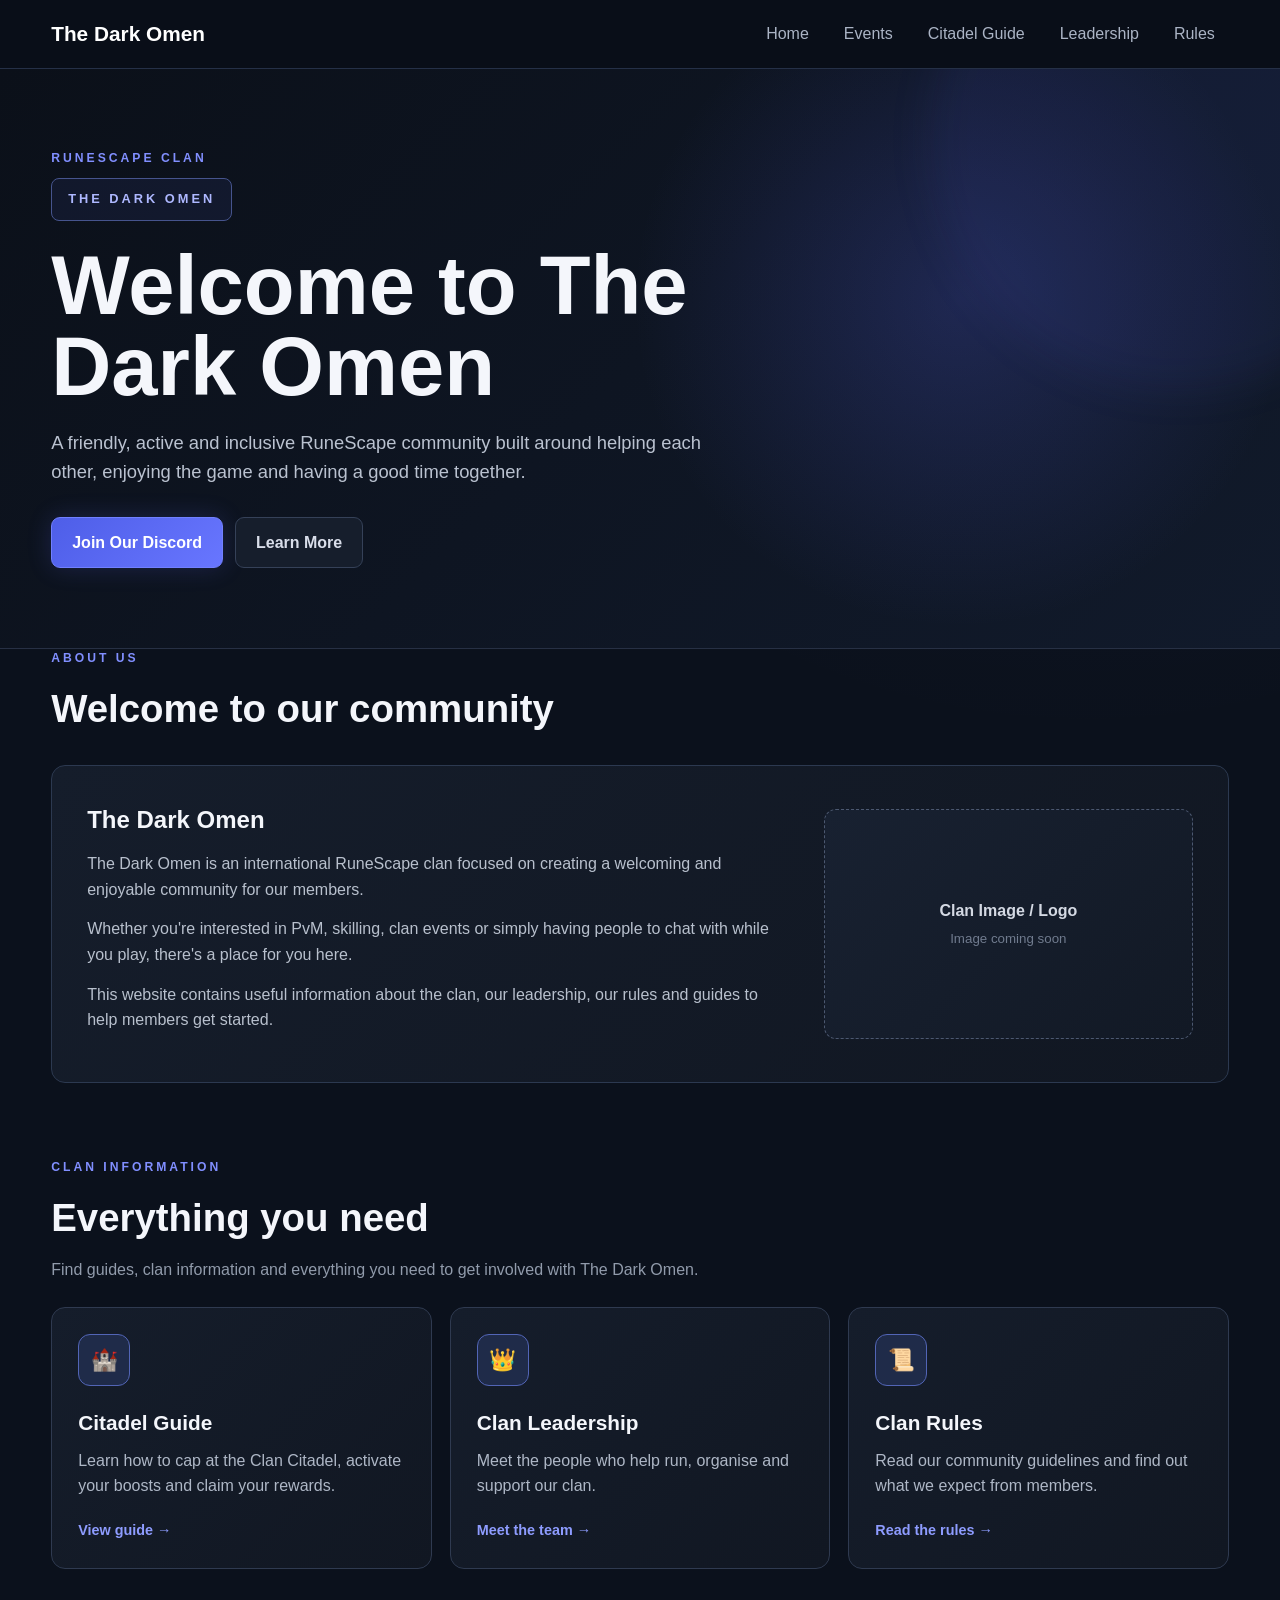
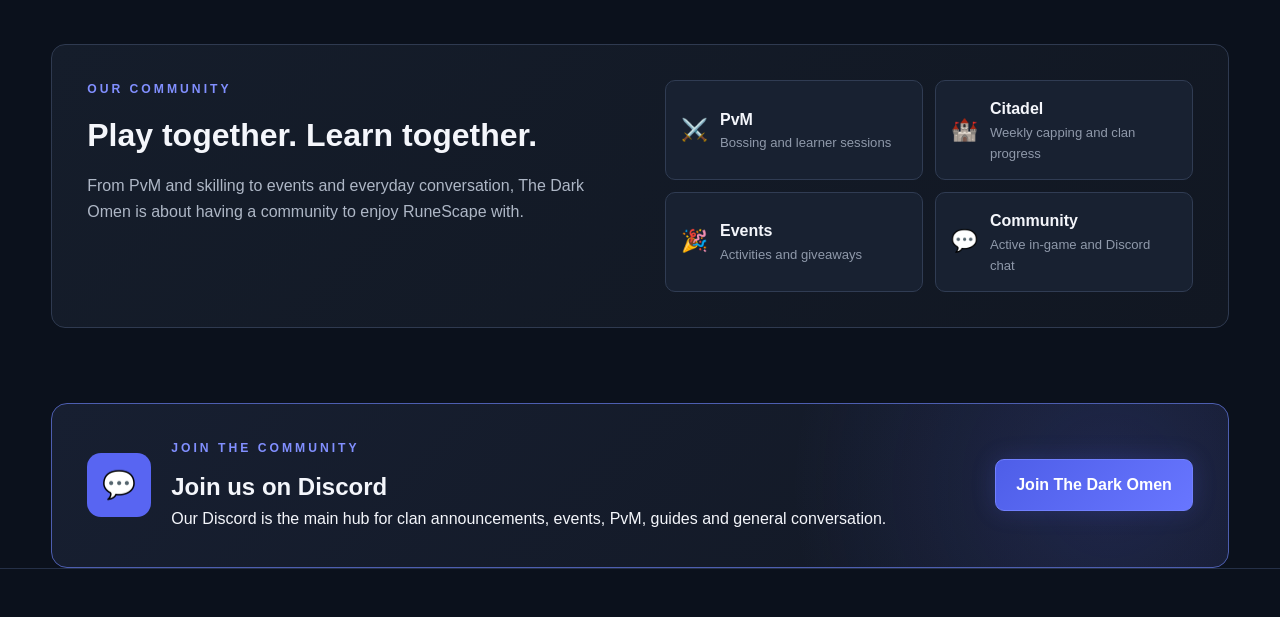
==== commit 2ccd867f: "lots of updates" ====
--- a/index.html
+++ b/index.html
@@ -9,7 +9,7 @@
 
     <title>The Dark Omen | RuneScape Clan</title>
 
-    <link rel="stylesheet" href="style.css?v=5">
+    <link rel="stylesheet" href="style.css?v=8">
 </head>
 
 <body>
@@ -31,6 +31,8 @@
         <div class="nav-links">
 
     <a href="index.html">Home</a>
+
+    <a href="events.html">Events</a>
 
     <a href="citadel.html">Citadel Guide</a>
 
--- a/style.css
+++ b/style.css
@@ -671,279 +671,502 @@
 
 
 
-/* ================================================= */
-/* LEADERSHIP */
-/* ================================================= */
-
-.leadership-section {
-    margin-bottom: 50px;
-}
-
-.leadership-grid {
+
+    /* ================================================= */
+/* LEADERSHIP PAGE */
+/* ================================================= */
+
+.leadership-hero {
+    padding:
+        40px
+        0
+        22px;
+
+    text-align: center;
+
+    background:
+        radial-gradient(
+            circle at 50% 0%,
+            rgba(88, 101, 242, 0.10),
+            transparent 34%
+        );
+}
+
+.leadership-hero-inner {
+    max-width: 850px;
+}
+
+.leadership-hero h1 {
+    margin-bottom: 8px;
+
+    font-size:
+        clamp(
+            2.4rem,
+            5vw,
+            3.6rem
+        );
+
+    line-height: 1.1;
+}
+
+.leadership-hero-text {
+    max-width: 680px;
+
+    margin:
+        0
+        auto;
+
+    color: #aeb8ca;
+
+    font-size: 1.05rem;
+}
+
+
+
+.leadership-page-main {
+    padding:
+        0
+        0
+        70px;
+}
+
+.leadership-container {
+    max-width: 1000px;
+}
+
+
+
+/* ================================================= */
+/* GROUP */
+/* ================================================= */
+
+.leadership-group {
+    margin-bottom: 42px;
+}
+
+.leadership-group-heading {
+    display: flex;
+
+    align-items: flex-end;
+
+    justify-content: space-between;
+
+    margin-bottom: 14px;
+}
+
+.leadership-label {
+    margin-bottom: 2px;
+
+    color: #7f8df0;
+
+    font-size: 0.68rem;
+
+    font-weight: 700;
+
+    text-transform: uppercase;
+
+    letter-spacing: 2px;
+}
+
+.leadership-group-heading h2 {
+    color: #ffffff;
+
+    font-size: 1.2rem;
+
+    line-height: 1.2;
+}
+
+
+
+/* ================================================= */
+/* GRID */
+/* ================================================= */
+
+.leadership-card-grid {
     display: grid;
 
     grid-template-columns:
         repeat(
             2,
-            1fr
-        );
-
-    gap: 18px;
-}
-
-.leader-card {
+            minmax(0, 1fr)
+        );
+
+    gap: 12px;
+}
+
+
+
+/* ================================================= */
+/* CARD */
+/* ================================================= */
+
+.leadership-card {
     position: relative;
 
     display: flex;
 
     align-items: center;
 
-    gap: 18px;
-
-    min-height: 145px;
-
-    padding: 24px;
+    gap: 16px;
+
+    min-height: 118px;
+
+    padding:
+        18px
+        20px;
 
     background:
         linear-gradient(
             135deg,
-            #182131,
-            #141b28
+            #111a29,
+            #0f1724
         );
 
     border:
-        1px solid #34425c;
-
-    border-radius: 14px;
+        1px solid #293953;
+
+    border-radius: 12px;
 
     overflow: hidden;
 
     transition:
-        transform 0.2s ease,
-        border-color 0.2s ease,
-        box-shadow 0.2s ease;
-}
-
-.leader-card:hover {
+        transform 0.18s ease,
+        border-color 0.18s ease,
+        background 0.18s ease;
+}
+
+.leadership-card:hover {
     transform:
-        translateY(-2px);
+        translateY(-1px);
 
     border-color:
-        #6577ff;
-
-    box-shadow:
-        0 10px 30px
-        rgba(0, 0, 0, 0.22);
-}
-
-.leader-card::after {
-    content: "";
-
-    position: absolute;
-
-    width: 130px;
-    height: 130px;
-
-    right: -50px;
-    top: -50px;
-
-    border-radius: 50%;
-
-    background:
-        #5865f2;
-
-    opacity: 0.04;
-}
-
-.leader-owner {
-    grid-column:
-        1 / -1;
-
-    min-height: 165px;
-
-    border-color:
-        #6275ff;
+        #465da0;
 
     background:
         linear-gradient(
             135deg,
-            rgba(79, 95, 232, 0.22),
-            #182131
-        );
-}
-
-.leader-icon {
-    width: 58px;
-    height: 58px;
-
-    flex-shrink: 0;
-
-    display: flex;
-
-    align-items: center;
-
-    justify-content: center;
-
-    border-radius: 12px;
+            #152033,
+            #111a29
+        );
+}
+
+
+
+/* subtle decorative glow */
+
+.leadership-card::after {
+    content: "";
+
+    position: absolute;
+
+    width: 110px;
+
+    height: 110px;
+
+    top: -55px;
+
+    right: -45px;
+
+    border-radius: 50%;
+
+    background:
+        rgba(88, 101, 242, 0.07);
+
+    pointer-events: none;
+}
+
+
+
+/* ================================================= */
+/* OWNER */
+/* ================================================= */
+
+.leadership-owner-card {
+    min-height: 135px;
+
+    border-color:
+        #66552d;
 
     background:
         linear-gradient(
             135deg,
-            #41558a,
-            #5368ab
-        );
-
-    border:
-        1px solid #5c73ba;
-
-    font-size: 1.4rem;
-}
-
-.leader-info {
-    position: relative;
-
-    z-index: 2;
-}
-
-.leader-rank {
-    margin-bottom: 4px;
-
-    color: #b7c2ff;
-
-    font-size: 0.72rem;
-
-    font-weight: 700;
-
-    text-transform: uppercase;
-
-    letter-spacing: 1.4px;
-}
-
-.leader-info h2 {
-    margin-bottom: 10px;
-
-    color: #ffffff;
-
-    font-size: 1.4rem;
-
-    line-height: 1.2;
-}
-
-.role-tags {
-    display: flex;
-
-    flex-wrap: wrap;
-
-    gap: 7px;
-}
-
-.role-tags span {
-    padding:
-        4px
-        9px;
-
-    color: #e6e9ff;
-
-    background:
-        rgba(88, 101, 242, 0.18);
-
-    border:
-        1px solid #6678dd;
-
-    border-radius: 20px;
-
-    font-size: 0.75rem;
-}
-
-.leader-owner .leader-icon {
+            rgba(119, 92, 37, 0.12),
+            #111a29
+        );
+}
+
+.leadership-owner-card:hover {
+    border-color:
+        #9c7938;
+}
+
+
+
+/* ================================================= */
+/* AVATARS */
+/* ================================================= */
+
+.leadership-avatar {
+    width: 52px;
+
+    height: 52px;
+
+    flex-shrink: 0;
+
+    display: flex;
+
+    align-items: center;
+
+    justify-content: center;
+
+    border-radius: 11px;
+
+    color: #dce2ff;
+
     background:
         linear-gradient(
             135deg,
-            #665333,
-            #8d713d
-        );
-
-    border-color:
-        #c69d4d;
-}
-
-.leader-owner .leader-rank {
-    color: #f0ce80;
-}
-
-.leader-owner .role-tags span {
-    color: #ffe4a2;
-
-    background:
-        rgba(198, 157, 77, 0.12);
-
-    border-color:
-        #a47f37;
-}
-
-.rank-overseer {
-    border-color:
-        #355b61;
-}
-
-.rank-overseer .leader-icon {
+            #1d2a4f,
+            #17213d
+        );
+
+    border:
+        1px solid #30477e;
+
+    font-size: 1.25rem;
+}
+
+.owner-avatar {
+    color: #ffe3a1;
+
     background:
         linear-gradient(
             135deg,
-            #254f55,
-            #33727a
+            #574522,
+            #75602f
         );
 
     border-color:
-        #4aa8b3;
-}
-
-.rank-overseer .leader-rank {
-    color: #82dbe5;
-}
-
-.rank-overseer .role-tags span {
-    color: #b8f4fa;
-
-    background:
-        rgba(74, 168, 179, 0.10);
-
-    border-color:
-        #438a93;
-}
-
-.rank-coordinator {
-    border-color:
-        #513e69;
-}
-
-.rank-coordinator .leader-icon {
+        #a07c38;
+}
+
+.deputy-avatar {
+    color: #d5dcff;
+}
+
+.overseer-avatar {
+    color: #a8eef3;
+
     background:
         linear-gradient(
             135deg,
-            #4d3769,
-            #674891
+            #193b43,
+            #16424a
         );
 
     border-color:
-        #8b64c7;
-}
-
-.rank-coordinator .leader-rank {
-    color: #c59cf8;
-}
-
-.rank-coordinator .role-tags span {
-    color: #e3c8ff;
-
-    background:
-        rgba(139, 100, 199, 0.10);
+        #327a83;
+}
+
+.coordinator-avatar {
+    color: #e1c7ff;
+
+    background:
+        linear-gradient(
+            135deg,
+            #39274f,
+            #51356f
+        );
 
     border-color:
-        #7452aa;
-}
-
-
+        #73509d;
+}
+
+
+
+/* ================================================= */
+/* INFO */
+/* ================================================= */
+
+.leadership-info {
+    min-width: 0;
+
+    position: relative;
+
+    z-index: 2;
+}
+
+.leadership-rank {
+    margin-bottom: 2px;
+
+    color: #8e9bed;
+
+    font-size: 0.67rem;
+
+    font-weight: 700;
+
+    text-transform: uppercase;
+
+    letter-spacing: 1.5px;
+}
+
+.leadership-owner-card .leadership-rank {
+    color: #ddb965;
+}
+
+.overseer-card .leadership-rank {
+    color: #72d5df;
+}
+
+.coordinator-card .leadership-rank {
+    color: #bd8be9;
+}
+
+.leadership-info h3 {
+    margin-bottom: 7px;
+
+    color: #ffffff;
+
+    font-size: 1.2rem;
+
+    line-height: 1.2;
+}
+
+
+
+/* ================================================= */
+/* TAGS */
+/* ================================================= */
+
+.leadership-tags {
+    display: flex;
+
+    flex-wrap: wrap;
+
+    gap: 6px;
+}
+
+.leadership-tags span {
+    display: inline-block;
+
+    padding:
+        3px
+        8px;
+
+    color: #cbd3ff;
+
+    background:
+        rgba(88, 101, 242, 0.10);
+
+    border:
+        1px solid #4657a5;
+
+    border-radius: 20px;
+
+    font-size: 0.7rem;
+
+    line-height: 1.3;
+}
+
+.leadership-owner-card .leadership-tags span {
+    color: #f2d998;
+
+    background:
+        rgba(198, 157, 77, 0.08);
+
+    border-color:
+        #725d32;
+}
+
+.overseer-card .leadership-tags span {
+    color: #a7e7ed;
+
+    background:
+        rgba(74, 168, 179, 0.07);
+
+    border-color:
+        #376c73;
+}
+
+.coordinator-card .leadership-tags span {
+    color: #ddc0fa;
+
+    background:
+        rgba(139, 100, 199, 0.07);
+
+    border-color:
+        #634884;
+}
+
+
+
+/* ================================================= */
+/* CONTACT BOX */
+/* ================================================= */
+
+.leadership-contact {
+    display: flex;
+
+    align-items: center;
+
+    gap: 16px;
+
+    margin-top: 12px;
+
+    padding:
+        20px
+        22px;
+
+    background:
+        linear-gradient(
+            135deg,
+            #111a29,
+            #0f1724
+        );
+
+    border:
+        1px solid #293953;
+
+    border-radius: 12px;
+}
+
+.leadership-contact-icon {
+    width: 46px;
+
+    height: 46px;
+
+    flex-shrink: 0;
+
+    display: flex;
+
+    align-items: center;
+
+    justify-content: center;
+
+    border-radius: 10px;
+
+    background:
+        #192642;
+
+    border:
+        1px solid #30477e;
+
+    font-size: 1.15rem;
+}
+
+.leadership-contact h2 {
+    margin-bottom: 2px;
+
+    font-size: 1rem;
+}
+
+.leadership-contact p {
+    max-width: 750px;
+
+    color: #9faaba;
+
+    font-size: 0.86rem;
+}
 
 /* ================================================= */
 /* RULES PAGE */
@@ -1955,6 +2178,7 @@
     }
 
 }
+
 
 
 
@@ -2065,28 +2289,60 @@
 
     /* LEADERSHIP */
 
-    .leadership-grid {
+
+    .leadership-hero {
+        padding:
+            32px
+            0
+            18px;
+    }
+
+    .leadership-hero h1 {
+        font-size: 2.4rem;
+    }
+
+    .leadership-hero-text {
+        font-size: 0.95rem;
+    }
+
+    .leadership-group {
+        margin-bottom: 32px;
+    }
+
+    .leadership-card-grid {
         grid-template-columns: 1fr;
     }
 
-    .leader-owner {
-        grid-column: auto;
-    }
-
-    .leader-card {
-        min-height: 125px;
-
-        padding: 18px;
-
-        gap: 14px;
-    }
-
-    .leader-icon {
-        width: 50px;
-
-        height: 50px;
-
-        font-size: 1.2rem;
+    .leadership-card {
+        min-height: 105px;
+
+        padding:
+            16px
+            16px;
+
+        gap: 13px;
+    }
+
+    .leadership-owner-card {
+        min-height: 115px;
+    }
+
+    .leadership-avatar {
+        width: 46px;
+
+        height: 46px;
+
+        font-size: 1.1rem;
+    }
+
+    .leadership-info h3 {
+        font-size: 1.1rem;
+    }
+
+    .leadership-contact {
+        align-items: flex-start;
+
+        padding: 17px;
     }
 
 
@@ -2283,9 +2539,8 @@
         border-bottom: none;
     }
 
-}
-
-
+
+}
 
 /* ================================================= */
 /* VERY SMALL PHONES */
@@ -2346,4 +2601,1006 @@
         height: 36px;
     }
 
+}
+
+
+/* ================================================= */
+/* EVENTS PAGE */
+/* ================================================= */
+
+.events-hero {
+    padding:
+        48px
+        0
+        30px;
+
+    text-align: center;
+
+    background:
+        radial-gradient(
+            circle at 50% 0%,
+            rgba(88, 101, 242, 0.13),
+            transparent 38%
+        );
+
+    border-bottom:
+        1px solid #202b3d;
+}
+
+.events-hero-inner {
+    max-width: 850px;
+}
+
+.events-hero h1 {
+    margin-bottom: 10px;
+
+    font-size:
+        clamp(
+            2.6rem,
+            5vw,
+            3.8rem
+        );
+
+    line-height: 1.08;
+}
+
+.events-hero-text {
+    max-width: 680px;
+
+    margin:
+        0
+        auto;
+
+    color: #aeb8ca;
+
+    font-size: 1.04rem;
+}
+
+.events-live-status {
+    display: inline-flex;
+
+    align-items: center;
+
+    gap: 8px;
+
+    margin-top: 18px;
+
+    padding:
+        6px
+        11px;
+
+    color: #9ba7b9;
+
+    background:
+        rgba(17, 26, 41, 0.7);
+
+    border:
+        1px solid #2c3b54;
+
+    border-radius: 30px;
+
+    font-size: 0.78rem;
+}
+
+.events-live-dot {
+    width: 7px;
+    height: 7px;
+
+    border-radius: 50%;
+
+    background: #55d38a;
+
+    box-shadow:
+        0 0 10px
+        rgba(85, 211, 138, 0.5);
+}
+
+
+/* MAIN */
+
+.events-page-main {
+    max-width: 1040px;
+
+    padding:
+        28px
+        0
+        70px;
+}
+
+
+/* TOOLBAR */
+
+.events-toolbar {
+    display: flex;
+
+    align-items: center;
+
+    justify-content: space-between;
+
+    gap: 20px;
+
+    margin-bottom: 36px;
+}
+
+.events-view-switcher {
+    display: inline-flex;
+
+    padding: 4px;
+
+    background: #101825;
+
+    border:
+        1px solid #2a374d;
+
+    border-radius: 10px;
+}
+
+.events-view-button {
+    padding:
+        8px
+        18px;
+
+    color: #929daf;
+
+    background: transparent;
+
+    border: none;
+
+    border-radius: 7px;
+
+    font: inherit;
+
+    font-size: 0.86rem;
+
+    font-weight: 700;
+
+    cursor: pointer;
+
+    transition:
+        color 0.18s ease,
+        background 0.18s ease;
+}
+
+.events-view-button:hover {
+    color: #ffffff;
+}
+
+.events-view-button.active {
+    color: #ffffff;
+
+    background:
+        linear-gradient(
+            135deg,
+            #4354cf,
+            #5d6bea
+        );
+
+    box-shadow:
+        0 0 15px
+        rgba(88, 101, 242, 0.16);
+}
+
+.events-updated {
+    color: #707c8f;
+
+    font-size: 0.78rem;
+}
+
+
+/* HEADING */
+
+.events-section-heading {
+    display: flex;
+
+    align-items: flex-end;
+
+    justify-content: space-between;
+
+    gap: 20px;
+
+    margin-bottom: 18px;
+}
+
+.events-section-heading h2 {
+    font-size:
+        clamp(
+            1.6rem,
+            3vw,
+            2rem
+        );
+}
+
+.events-count {
+    margin-bottom: 4px;
+
+    padding:
+        5px
+        10px;
+
+    color: #aeb9ff;
+
+    background:
+        rgba(88, 101, 242, 0.08);
+
+    border:
+        1px solid #344678;
+
+    border-radius: 20px;
+
+    font-size: 0.72rem;
+
+    font-weight: 700;
+}
+
+
+/* EVENT LIST */
+
+.events-list {
+    display: flex;
+
+    flex-direction: column;
+
+    gap: 10px;
+}
+
+.event-card {
+    position: relative;
+
+    display: grid;
+
+    grid-template-columns:
+        76px
+        minmax(0, 1fr)
+        auto;
+
+    align-items: center;
+
+    gap: 20px;
+
+    min-height: 110px;
+
+    padding:
+        16px
+        20px;
+
+    background:
+        linear-gradient(
+            135deg,
+            #111a29,
+            #0f1724
+        );
+
+    border:
+        1px solid #293953;
+
+    border-radius: 12px;
+
+    overflow: hidden;
+
+    transition:
+        transform 0.18s ease,
+        border-color 0.18s ease,
+        background 0.18s ease;
+}
+
+.event-card::after {
+    content: "";
+
+    position: absolute;
+
+    width: 120px;
+    height: 120px;
+
+    top: -70px;
+    right: -50px;
+
+    border-radius: 50%;
+
+    background:
+        rgba(88, 101, 242, 0.055);
+
+    pointer-events: none;
+}
+
+.event-card:hover {
+    transform:
+        translateY(-1px);
+
+    border-color: #465da0;
+
+    background:
+        linear-gradient(
+            135deg,
+            #152033,
+            #111a29
+        );
+}
+
+
+/* DATE */
+
+.event-date-block {
+    width: 66px;
+
+    padding:
+        8px
+        5px;
+
+    text-align: center;
+
+    background:
+        linear-gradient(
+            135deg,
+            #19264a,
+            #17213d
+        );
+
+    border:
+        1px solid #30477e;
+
+    border-radius: 10px;
+}
+
+.event-date-month {
+    display: block;
+
+    color: #8f9cff;
+
+    font-size: 0.62rem;
+
+    font-weight: 700;
+
+    letter-spacing: 1px;
+}
+
+.event-date-day {
+    display: block;
+
+    margin:
+        1px
+        0;
+
+    color: #ffffff;
+
+    font-size: 1.6rem;
+
+    line-height: 1.1;
+}
+
+.event-date-weekday {
+    display: block;
+
+    color: #8793a6;
+
+    font-size: 0.6rem;
+
+    font-weight: 700;
+}
+
+
+/* EVENT CONTENT */
+
+.event-card-content {
+    position: relative;
+
+    z-index: 2;
+
+    min-width: 0;
+}
+
+.event-meta {
+    display: flex;
+
+    flex-wrap: wrap;
+
+    gap: 7px;
+
+    margin-bottom: 4px;
+}
+
+.event-time,
+.event-location {
+    color: #8492ef;
+
+    font-size: 0.7rem;
+
+    font-weight: 700;
+
+    text-transform: uppercase;
+
+    letter-spacing: 0.7px;
+}
+
+.event-location::before {
+    content: "•";
+
+    margin-right: 7px;
+
+    color: #52617b;
+}
+
+.event-card h3 {
+    color: #ffffff;
+
+    font-size: 1.12rem;
+
+    line-height: 1.3;
+}
+
+.event-description {
+    max-width: 680px;
+
+    margin-top: 5px;
+
+    color: #929dae;
+
+    font-size: 0.84rem;
+
+    line-height: 1.45;
+}
+
+
+/* STATUS */
+
+.event-status {
+    position: relative;
+
+    z-index: 2;
+
+    display: flex;
+
+    align-items: center;
+
+    gap: 6px;
+
+    color: #84928c;
+
+    font-size: 0.7rem;
+
+    white-space: nowrap;
+}
+
+.event-status span {
+    width: 6px;
+    height: 6px;
+
+    border-radius: 50%;
+
+    background: #55c983;
+}
+
+
+/* LOADING / EMPTY */
+
+.events-loading,
+.events-empty {
+    padding:
+        50px
+        25px;
+
+    color: #8490a3;
+
+    text-align: center;
+
+    background:
+        #0f1723;
+
+    border:
+        1px dashed #2d3a50;
+
+    border-radius: 12px;
+}
+
+.events-loading-icon,
+.events-empty-icon {
+    margin-bottom: 8px;
+
+    color: #6877ef;
+
+    font-size: 1.7rem;
+}
+
+.events-empty h3 {
+    margin-bottom: 4px;
+
+    color: #ffffff;
+}
+
+.events-empty-small {
+    padding:
+        25px
+        20px;
+}
+
+
+/* ================================================= */
+/* CALENDAR */
+/* ================================================= */
+
+.calendar-panel {
+    overflow: hidden;
+
+    background:
+        linear-gradient(
+            135deg,
+            #111a29,
+            #0e1622
+        );
+
+    border:
+        1px solid #2b3952;
+
+    border-radius: 14px;
+}
+
+.calendar-header {
+    display: grid;
+
+    grid-template-columns:
+        44px
+        1fr
+        44px;
+
+    align-items: center;
+
+    gap: 15px;
+
+    padding:
+        20px
+        22px;
+
+    border-bottom:
+        1px solid #29364b;
+}
+
+.calendar-title {
+    text-align: center;
+}
+
+.calendar-title .eyebrow {
+    margin-bottom: 1px;
+}
+
+.calendar-title h2 {
+    font-size: 1.35rem;
+}
+
+.calendar-nav-button {
+    width: 42px;
+    height: 42px;
+
+    display: flex;
+
+    align-items: center;
+
+    justify-content: center;
+
+    color: #b9c2ff;
+
+    background: #182238;
+
+    border:
+        1px solid #34466f;
+
+    border-radius: 9px;
+
+    font-size: 1.7rem;
+
+    cursor: pointer;
+
+    transition:
+        background 0.18s ease,
+        border-color 0.18s ease;
+}
+
+.calendar-nav-button:hover {
+    background: #202d49;
+
+    border-color: #5368ae;
+}
+
+
+/* WEEKDAYS */
+
+.calendar-weekdays {
+    display: grid;
+
+    grid-template-columns:
+        repeat(7, 1fr);
+
+    background: #0d1520;
+
+    border-bottom:
+        1px solid #29364b;
+}
+
+.calendar-weekdays span {
+    padding:
+        9px
+        5px;
+
+    color: #6f7b8e;
+
+    font-size: 0.65rem;
+
+    font-weight: 700;
+
+    text-align: center;
+
+    text-transform: uppercase;
+
+    letter-spacing: 1px;
+}
+
+
+/* GRID */
+
+.calendar-grid {
+    display: grid;
+
+    grid-template-columns:
+        repeat(7, 1fr);
+}
+
+.calendar-day {
+    min-width: 0;
+    min-height: 116px;
+
+    padding: 9px;
+
+    color: inherit;
+
+    background: transparent;
+
+    border: none;
+
+    border-right:
+        1px solid #243146;
+
+    border-bottom:
+        1px solid #243146;
+
+    text-align: left;
+
+    font: inherit;
+
+    cursor: pointer;
+
+    transition:
+        background 0.15s ease;
+}
+
+.calendar-day:nth-child(7n) {
+    border-right: none;
+}
+
+.calendar-day:hover {
+    background:
+        rgba(88, 101, 242, 0.07);
+}
+
+.calendar-day-number {
+    width: 27px;
+    height: 27px;
+
+    display: flex;
+
+    align-items: center;
+
+    justify-content: center;
+
+    margin-bottom: 6px;
+
+    color: #aab3c2;
+
+    border-radius: 50%;
+
+    font-size: 0.76rem;
+
+    font-weight: 700;
+}
+
+.calendar-day-today
+.calendar-day-number {
+    color: #ffffff;
+
+    background:
+        #5262df;
+
+    box-shadow:
+        0 0 13px
+        rgba(88, 101, 242, 0.25);
+}
+
+.calendar-day-outside {
+    opacity: 0.3;
+}
+
+.calendar-day-has-events
+.calendar-day-number {
+    color: #ffffff;
+}
+
+
+/* CALENDAR EVENTS */
+
+.calendar-day-events {
+    display: flex;
+
+    flex-direction: column;
+
+    gap: 3px;
+}
+
+.calendar-event-label {
+    display: block;
+
+    overflow: hidden;
+
+    padding:
+        3px
+        5px;
+
+    color: #cbd2ff;
+
+    background:
+        rgba(88, 101, 242, 0.11);
+
+    border-left:
+        2px solid #6373e9;
+
+    border-radius: 3px;
+
+    font-size: 0.62rem;
+
+    font-weight: 700;
+
+    line-height: 1.25;
+
+    text-overflow: ellipsis;
+
+    white-space: nowrap;
+}
+
+.calendar-event-more {
+    padding-left: 5px;
+
+    color: #68758a;
+
+    font-size: 0.6rem;
+}
+
+
+/* SELECTED DAY */
+
+.calendar-selected {
+    margin-top: 30px;
+}
+
+.calendar-selected-heading {
+    margin-bottom: 14px;
+}
+
+.calendar-selected-heading h2 {
+    font-size: 1.45rem;
+}
+
+.event-card-compact {
+    min-height: 95px;
+}
+
+
+/* ERROR */
+
+.events-error {
+    display: flex;
+
+    align-items: center;
+
+    gap: 16px;
+
+    padding: 22px;
+
+    background:
+        #181516;
+
+    border:
+        1px solid #5b3539;
+
+    border-radius: 12px;
+}
+
+.events-error-icon {
+    width: 42px;
+    height: 42px;
+
+    flex-shrink: 0;
+
+    display: flex;
+
+    align-items: center;
+
+    justify-content: center;
+
+    color: #ffb8bd;
+
+    background: #3b2025;
+
+    border-radius: 9px;
+
+    font-weight: 700;
+}
+
+.events-error h2 {
+    margin-bottom: 2px;
+
+    font-size: 1rem;
+}
+
+.events-error p {
+    color: #a99b9d;
+
+    font-size: 0.85rem;
+}
+
+
+/* ================================================= */
+/* EVENTS - TABLET */
+/* ================================================= */
+
+@media (max-width: 900px) {
+
+    .calendar-day {
+        min-height: 95px;
+
+        padding: 7px;
+    }
+
+    .calendar-event-label {
+        font-size: 0.56rem;
+    }
+
+}
+
+
+/* ================================================= */
+/* EVENTS - MOBILE */
+/* ================================================= */
+
+@media (max-width: 700px) {
+
+    .events-hero {
+        padding:
+            34px
+            0
+            24px;
+    }
+
+    .events-hero h1 {
+        font-size: 2.5rem;
+    }
+
+    .events-hero-text {
+        font-size: 0.94rem;
+    }
+
+    .events-page-main {
+        padding-top: 20px;
+    }
+
+    .events-toolbar {
+        align-items: stretch;
+
+        flex-direction: column;
+
+        margin-bottom: 28px;
+    }
+
+    .events-view-switcher {
+        display: grid;
+
+        grid-template-columns:
+            1fr
+            1fr;
+    }
+
+    .events-view-button {
+        width: 100%;
+    }
+
+    .events-updated {
+        text-align: center;
+    }
+
+    .event-card {
+        grid-template-columns:
+            60px
+            minmax(0, 1fr);
+
+        gap: 13px;
+
+        padding:
+            14px;
+    }
+
+    .event-date-block {
+        width: 56px;
+    }
+
+    .event-date-day {
+        font-size: 1.4rem;
+    }
+
+    .event-status {
+        display: none;
+    }
+
+    .event-card h3 {
+        font-size: 1rem;
+    }
+
+    .event-description {
+        font-size: 0.8rem;
+    }
+
+
+    /* Mobile calendar becomes compact */
+
+    .calendar-panel {
+        overflow-x: auto;
+    }
+
+    .calendar-header {
+        min-width: 650px;
+    }
+
+    .calendar-weekdays,
+    .calendar-grid {
+        min-width: 650px;
+    }
+
+    .calendar-day {
+        min-height: 90px;
+    }
+
+}
+
+
+/* ================================================= */
+/* EVENTS - VERY SMALL PHONES */
+/* ================================================= */
+
+@media (max-width: 420px) {
+
+    .events-section-heading {
+        align-items: flex-start;
+
+        flex-direction: column;
+
+        gap: 8px;
+    }
+
+    .event-card {
+        grid-template-columns:
+            52px
+            minmax(0, 1fr);
+
+        gap: 11px;
+
+        padding:
+            12px;
+    }
+
+    .event-date-block {
+        width: 50px;
+
+        padding:
+            7px
+            3px;
+    }
+
+    .event-date-day {
+        font-size: 1.25rem;
+    }
+
 }
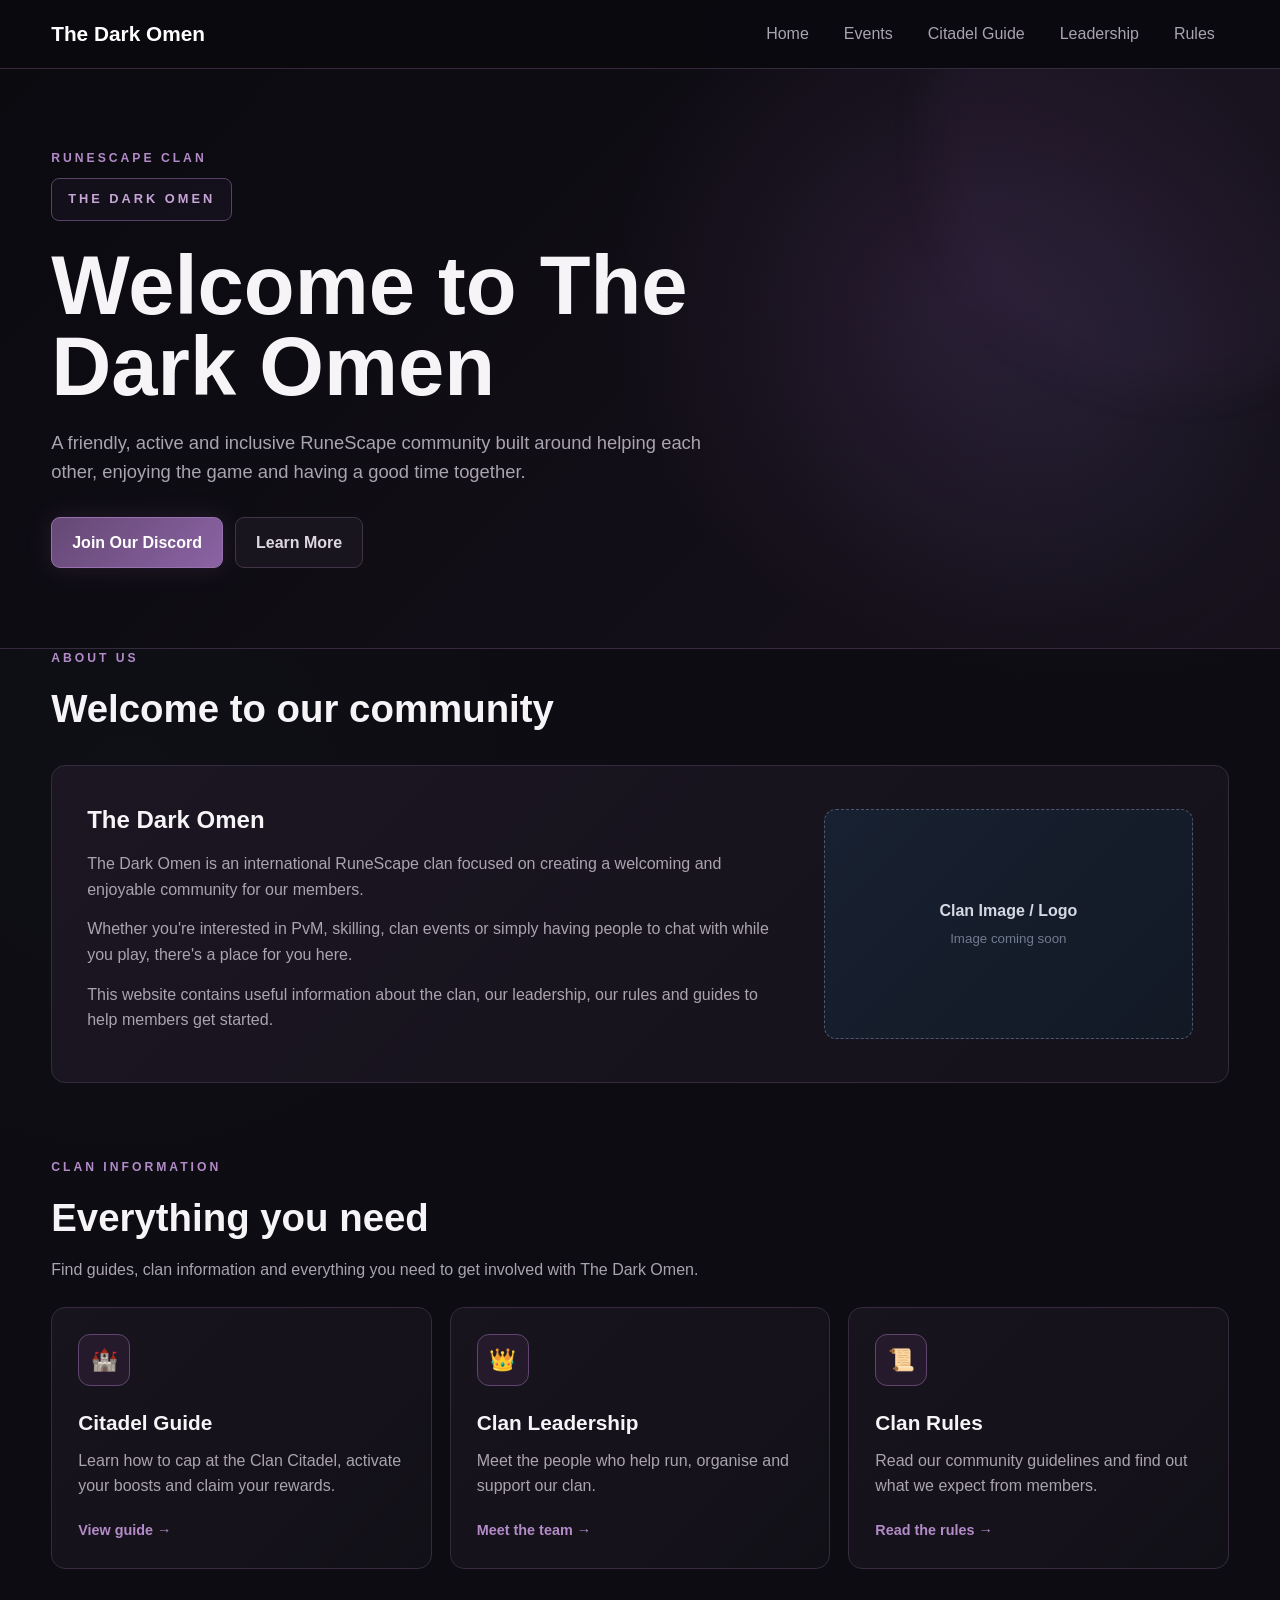
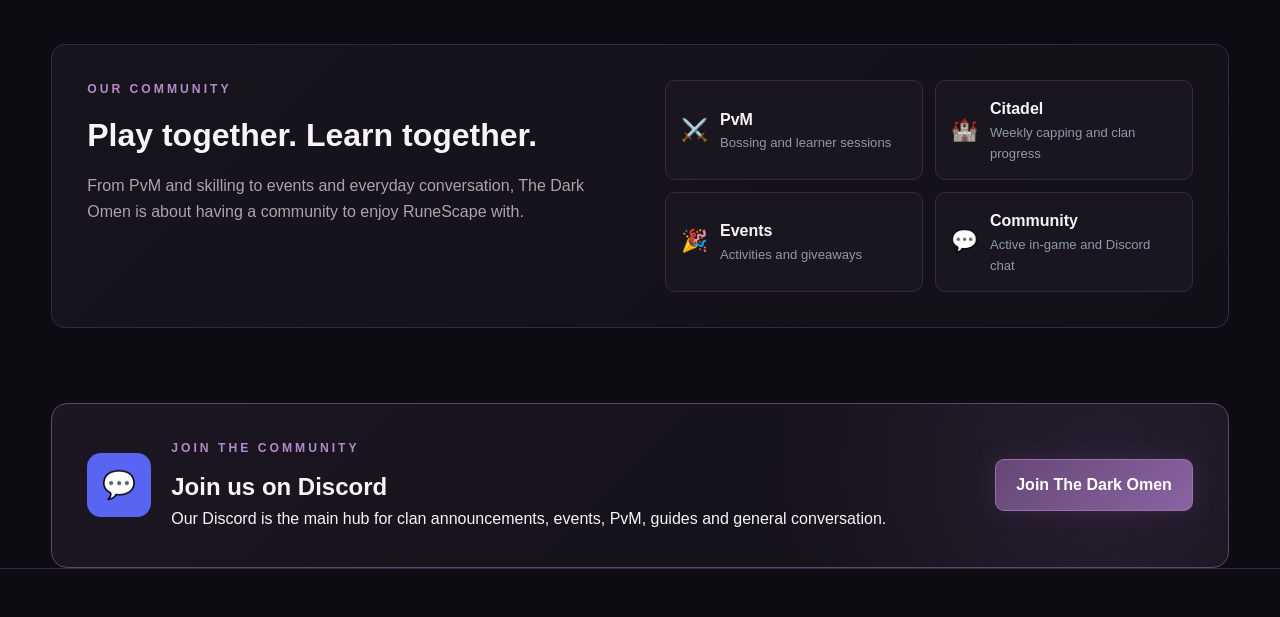
==== commit 34e0c035: "g" ====
--- a/index.html
+++ b/index.html
@@ -9,7 +9,7 @@
 
     <title>The Dark Omen | RuneScape Clan</title>
 
-    <link rel="stylesheet" href="style.css?v=8">
+    <link rel="stylesheet" href="style.css?v=10">
 </head>
 
 <body>
--- a/style.css
+++ b/style.css
@@ -3544,24 +3544,245 @@
     }
 
 
-    /* Mobile calendar becomes compact */
-
-    .calendar-panel {
-        overflow-x: auto;
-    }
-
-    .calendar-header {
-        min-width: 650px;
-    }
-
-    .calendar-weekdays,
-    .calendar-grid {
-        min-width: 650px;
-    }
-
-    .calendar-day {
-        min-height: 90px;
-    }
+    /* ================================================= */
+/* MOBILE CALENDAR */
+/* ================================================= */
+
+.calendar-panel {
+    width: 100%;
+
+    overflow: hidden;
+
+    border-radius: 12px;
+}
+
+
+/* MONTH HEADER */
+
+.calendar-header {
+    width: 100%;
+
+    min-width: 0;
+
+    grid-template-columns:
+        38px
+        minmax(0, 1fr)
+        38px;
+
+    gap: 8px;
+
+    padding:
+        14px
+        12px;
+}
+
+.calendar-title h2 {
+    font-size: 1.1rem;
+}
+
+.calendar-title .eyebrow {
+    font-size: 0.58rem;
+
+    letter-spacing: 1.5px;
+}
+
+.calendar-nav-button {
+    width: 36px;
+    height: 36px;
+
+    font-size: 1.4rem;
+}
+
+
+/* WEEKDAY HEADINGS */
+
+.calendar-weekdays {
+    width: 100%;
+
+    min-width: 0;
+
+    grid-template-columns:
+        repeat(
+            7,
+            minmax(0, 1fr)
+        );
+}
+
+.calendar-weekdays span {
+    padding:
+        7px
+        1px;
+
+    font-size: 0.56rem;
+
+    letter-spacing: 0;
+}
+
+
+/* CALENDAR GRID */
+
+.calendar-grid {
+    width: 100%;
+
+    min-width: 0;
+
+    grid-template-columns:
+        repeat(
+            7,
+            minmax(0, 1fr)
+        );
+}
+
+
+/* DAYS */
+
+.calendar-day {
+    min-width: 0;
+
+    min-height: 66px;
+
+    padding:
+        5px
+        3px;
+
+    display: flex;
+
+    flex-direction: column;
+
+    align-items: center;
+
+    text-align: center;
+}
+
+.calendar-day-number {
+    width: 24px;
+    height: 24px;
+
+    margin:
+        0
+        auto
+        5px;
+
+    font-size: 0.68rem;
+}
+
+
+/* ================================================= */
+/* MOBILE EVENT INDICATORS */
+/* ================================================= */
+
+/*
+    Don't try to squeeze event titles into a
+    45px-wide calendar cell.
+
+    Instead each event becomes a coloured dot.
+    Clicking the day shows the full details below.
+*/
+
+.calendar-day-events {
+    width: 100%;
+
+    display: flex;
+
+    flex-direction: row;
+
+    flex-wrap: wrap;
+
+    align-items: center;
+
+    justify-content: center;
+
+    gap: 3px;
+}
+
+
+/* Turn event pills into dots */
+
+.calendar-event-label {
+    width: 7px;
+    height: 7px;
+
+    flex: 0 0 7px;
+
+    display: block;
+
+    padding: 0;
+
+    overflow: hidden;
+
+    border: none;
+
+    border-radius: 50%;
+
+    font-size: 0;
+
+    line-height: 0;
+
+    white-space: normal;
+}
+
+
+/* Category colours on mobile */
+
+.calendar-event-label.event-type-pvm {
+    background: #d95d5d;
+}
+
+.calendar-event-label.event-type-skilling {
+    background: #4eb982;
+}
+
+.calendar-event-label.event-type-citadel {
+    background: #d0a64d;
+}
+
+.calendar-event-label.event-type-social {
+    background: #a26bdb;
+}
+
+.calendar-event-label.event-type-minigame {
+    background: #4db7c5;
+}
+
+.calendar-event-label.event-type-special {
+    background: #6373e9;
+}
+
+.calendar-event-label.event-type-general {
+    background: #68758a;
+}
+
+
+/* +X MORE */
+
+.calendar-event-more {
+    width: 100%;
+
+    padding: 0;
+
+    color: #7c8799;
+
+    font-size: 0.5rem;
+
+    line-height: 1.1;
+
+    text-align: center;
+}
+
+
+/* SELECTED DATE */
+
+.calendar-selected {
+    margin-top: 22px;
+}
+
+.calendar-selected-heading {
+    margin-bottom: 12px;
+}
+
+.calendar-selected-heading h2 {
+    font-size: 1.2rem;
+}
 
 }
 
@@ -3603,4 +3824,1283 @@
         font-size: 1.25rem;
     }
 
+}
+
+/* ================================================= */
+/* EVENT CATEGORIES */
+/* ================================================= */
+
+/*
+    CATEGORY COLOURS
+
+    PvM         = Red
+    Skilling    = Green
+    Citadel     = Gold
+    Social      = Purple
+    Minigame    = Cyan
+    Special     = Blue
+    General     = Neutral
+*/
+
+
+/* ================================================= */
+/* CATEGORY LABEL */
+/* ================================================= */
+
+.event-category {
+    display: inline-flex;
+
+    align-items: center;
+
+    gap: 5px;
+
+    margin-bottom: 5px;
+
+    padding:
+        2px
+        7px;
+
+    border-radius: 20px;
+
+    font-size: 0.62rem;
+
+    font-weight: 700;
+
+    text-transform: uppercase;
+
+    letter-spacing: 0.8px;
+}
+
+.event-category-icon {
+    font-size: 0.65rem;
+}
+
+
+/* ================================================= */
+/* PVM */
+/* ================================================= */
+
+.event-card.event-type-pvm {
+    border-left:
+        3px solid #d95d5d;
+}
+
+.event-card.event-type-pvm
+.event-date-block {
+    background:
+        linear-gradient(
+            135deg,
+            #3a2027,
+            #261922
+        );
+
+    border-color:
+        #6e3541;
+}
+
+.event-card.event-type-pvm
+.event-date-month {
+    color: #ff8d96;
+}
+
+.event-card.event-type-pvm
+.event-category {
+    color: #ff9da4;
+
+    background:
+        rgba(217, 93, 93, 0.10);
+
+    border:
+        1px solid #69353e;
+}
+
+.calendar-event-label.event-type-pvm {
+    color: #ffc1c5;
+
+    background:
+        rgba(217, 93, 93, 0.15);
+
+    border-left-color:
+        #df6268;
+}
+
+
+/* ================================================= */
+/* SKILLING */
+/* ================================================= */
+
+.event-card.event-type-skilling {
+    border-left:
+        3px solid #4eb982;
+}
+
+.event-card.event-type-skilling
+.event-date-block {
+    background:
+        linear-gradient(
+            135deg,
+            #17352b,
+            #14271f
+        );
+
+    border-color:
+        #286046;
+}
+
+.event-card.event-type-skilling
+.event-date-month {
+    color: #72dca4;
+}
+
+.event-card.event-type-skilling
+.event-category {
+    color: #85deb0;
+
+    background:
+        rgba(78, 185, 130, 0.10);
+
+    border:
+        1px solid #2e6449;
+}
+
+.calendar-event-label.event-type-skilling {
+    color: #a4e7c4;
+
+    background:
+        rgba(78, 185, 130, 0.14);
+
+    border-left-color:
+        #4eb982;
+}
+
+
+/* ================================================= */
+/* CITADEL */
+/* ================================================= */
+
+.event-card.event-type-citadel {
+    border-left:
+        3px solid #d0a64d;
+}
+
+.event-card.event-type-citadel
+.event-date-block {
+    background:
+        linear-gradient(
+            135deg,
+            #3a3020,
+            #282218
+        );
+
+    border-color:
+        #6c582c;
+}
+
+.event-card.event-type-citadel
+.event-date-month {
+    color: #e7c56f;
+}
+
+.event-card.event-type-citadel
+.event-category {
+    color: #e8c979;
+
+    background:
+        rgba(208, 166, 77, 0.10);
+
+    border:
+        1px solid #66542d;
+}
+
+.calendar-event-label.event-type-citadel {
+    color: #f0d58d;
+
+    background:
+        rgba(208, 166, 77, 0.14);
+
+    border-left-color:
+        #d0a64d;
+}
+
+
+/* ================================================= */
+/* SOCIAL */
+/* ================================================= */
+
+.event-card.event-type-social {
+    border-left:
+        3px solid #a26bdb;
+}
+
+.event-card.event-type-social
+.event-date-block {
+    background:
+        linear-gradient(
+            135deg,
+            #30213e,
+            #21192c
+        );
+
+    border-color:
+        #5c3a77;
+}
+
+.event-card.event-type-social
+.event-date-month {
+    color: #c795f0;
+}
+
+.event-card.event-type-social
+.event-category {
+    color: #d0a4f2;
+
+    background:
+        rgba(162, 107, 219, 0.10);
+
+    border:
+        1px solid #62427d;
+}
+
+.calendar-event-label.event-type-social {
+    color: #dfbdf8;
+
+    background:
+        rgba(162, 107, 219, 0.15);
+
+    border-left-color:
+        #a26bdb;
+}
+
+
+/* ================================================= */
+/* MINIGAME */
+/* ================================================= */
+
+.event-card.event-type-minigame {
+    border-left:
+        3px solid #4db7c5;
+}
+
+.event-card.event-type-minigame
+.event-date-block {
+    background:
+        linear-gradient(
+            135deg,
+            #18333a,
+            #14262c
+        );
+
+    border-color:
+        #28616c;
+}
+
+.event-card.event-type-minigame
+.event-date-month {
+    color: #72d5df;
+}
+
+.event-card.event-type-minigame
+.event-category {
+    color: #8adce4;
+
+    background:
+        rgba(77, 183, 197, 0.10);
+
+    border:
+        1px solid #356b73;
+}
+
+.calendar-event-label.event-type-minigame {
+    color: #a7e8ed;
+
+    background:
+        rgba(77, 183, 197, 0.14);
+
+    border-left-color:
+        #4db7c5;
+}
+
+
+/* ================================================= */
+/* SPECIAL */
+/* ================================================= */
+
+.event-card.event-type-special {
+    border-left:
+        3px solid #6373e9;
+}
+
+.event-card.event-type-special
+.event-date-block {
+    background:
+        linear-gradient(
+            135deg,
+            #19264a,
+            #17213d
+        );
+
+    border-color:
+        #30477e;
+}
+
+.event-card.event-type-special
+.event-date-month {
+    color: #8f9cff;
+}
+
+.event-card.event-type-special
+.event-category {
+    color: #aeb8ff;
+
+    background:
+        rgba(88, 101, 242, 0.10);
+
+    border:
+        1px solid #4657a5;
+}
+
+.calendar-event-label.event-type-special {
+    color: #cbd2ff;
+
+    background:
+        rgba(88, 101, 242, 0.14);
+
+    border-left-color:
+        #6373e9;
+}
+
+
+/* ================================================= */
+/* GENERAL */
+/* ================================================= */
+
+.event-card.event-type-general {
+    border-left:
+        3px solid #68758a;
+}
+
+.event-card.event-type-general
+.event-date-block {
+    background:
+        linear-gradient(
+            135deg,
+            #202936,
+            #18202b
+        );
+
+    border-color:
+        #3b4859;
+}
+
+.event-card.event-type-general
+.event-date-month {
+    color: #a4afbe;
+}
+
+.event-card.event-type-general
+.event-category {
+    color: #adb7c5;
+
+    background:
+        rgba(140, 151, 168, 0.08);
+
+    border:
+        1px solid #414c5b;
+}
+
+.calendar-event-label.event-type-general {
+    color: #c0c7d1;
+
+    background:
+        rgba(130, 142, 160, 0.10);
+
+    border-left-color:
+        #68758a;
+}
+
+
+/* ================================================= */
+/* LOAD MORE */
+/* ================================================= */
+
+.events-pagination {
+    display: flex;
+
+    justify-content: center;
+
+    padding:
+        24px
+        0
+        4px;
+}
+
+.events-load-more {
+    min-width: 230px;
+
+    display: flex;
+
+    flex-direction: column;
+
+    align-items: center;
+
+    gap: 1px;
+
+    padding:
+        11px
+        22px;
+
+    color: #ffffff;
+
+    background:
+        linear-gradient(
+            135deg,
+            #182238,
+            #151e31
+        );
+
+    border:
+        1px solid #3b4d78;
+
+    border-radius: 9px;
+
+    font: inherit;
+
+    cursor: pointer;
+
+    transition:
+        transform 0.18s ease,
+        border-color 0.18s ease,
+        background 0.18s ease;
+}
+
+.events-load-more span {
+    font-size: 0.86rem;
+
+    font-weight: 700;
+}
+
+.events-load-more small {
+    color: #7f8ba0;
+
+    font-size: 0.68rem;
+}
+
+.events-load-more:hover {
+    transform:
+        translateY(-1px);
+
+    background:
+        linear-gradient(
+            135deg,
+            #1e2a45,
+            #19243b
+        );
+
+    border-color:
+        #596fba;
+}
+
+.events-load-more:hover small {
+    color: #a2acc0;
+}
+
+
+/* ================================================= */
+/* EVENT CATEGORY - MOBILE */
+/* ================================================= */
+
+@media (max-width: 700px) {
+
+    .event-category {
+        margin-bottom: 4px;
+
+        font-size: 0.57rem;
+    }
+
+}
+
+/* ================================================= */
+/* DARK OMEN BRAND THEME */
+/* ================================================= */
+
+:root {
+    --do-bg: #0d0c12;
+    --do-bg-deep: #09090e;
+
+    --do-surface: #15121b;
+    --do-surface-raised: #1b1622;
+    --do-surface-hover: #211a29;
+
+    --do-border: #352b3d;
+    --do-border-strong: #624a72;
+
+    --do-purple: #76558e;
+    --do-purple-bright: #9a6fc0;
+    --do-purple-soft: #b28bc8;
+
+    --do-blue: #78aee8;
+
+    --do-text: #f7f4f8;
+    --do-text-secondary: #aaa3b0;
+    --do-text-muted: #77717e;
+
+    --do-glow:
+        rgba(128, 82, 155, 0.18);
+}
+
+
+/* ================================================= */
+/* GLOBAL */
+/* ================================================= */
+
+body {
+    background:
+        radial-gradient(
+            circle at 85% 0%,
+            rgba(112, 73, 135, 0.09),
+            transparent 32%
+        ),
+        radial-gradient(
+            circle at 10% 35%,
+            rgba(64, 91, 128, 0.035),
+            transparent 28%
+        ),
+        var(--do-bg);
+
+    color: var(--do-text);
+}
+
+
+/* ================================================= */
+/* NAVIGATION */
+/* ================================================= */
+
+.site-nav {
+    background:
+        rgba(11, 10, 15, 0.96);
+
+    border-bottom:
+        1px solid var(--do-border);
+}
+
+.nav-links a {
+    color: var(--do-text-secondary);
+}
+
+.nav-links a:hover {
+    color: #ffffff;
+
+    background:
+        #1c1722;
+}
+
+.nav-links a.active {
+    color: #ffffff;
+
+    background:
+        linear-gradient(
+            135deg,
+            #60466f,
+            #82609a
+        );
+
+    box-shadow:
+        0 0 22px
+        rgba(126, 83, 151, 0.22);
+}
+
+
+/* ================================================= */
+/* GENERIC */
+/* ================================================= */
+
+.eyebrow,
+.section-label,
+.leadership-label,
+.step-kicker {
+    color: var(--do-purple-soft);
+}
+
+.card {
+    background:
+        linear-gradient(
+            135deg,
+            var(--do-surface-raised),
+            var(--do-surface)
+        );
+
+    border-color:
+        var(--do-border);
+}
+
+
+/* ================================================= */
+/* HOME */
+/* ================================================= */
+
+.home-hero {
+    background:
+        radial-gradient(
+            circle at 75% 40%,
+            rgba(121, 78, 146, 0.20),
+            transparent 34%
+        ),
+        radial-gradient(
+            circle at 85% 60%,
+            rgba(73, 111, 160, 0.07),
+            transparent 26%
+        ),
+        linear-gradient(
+            135deg,
+            #0a0a0f,
+            #17111c
+        );
+
+    border-bottom:
+        1px solid var(--do-border);
+}
+
+.home-hero::after {
+    background:
+        rgba(118, 85, 142, 0.07);
+}
+
+.logo-placeholder {
+    color: #c5a6d5;
+
+    border-color:
+        #594267;
+
+    background:
+        rgba(118, 85, 142, 0.08);
+}
+
+.home-hero-text,
+.section-description,
+.about-content p,
+.home-link-card p,
+.community-feature > div > p:not(.eyebrow) {
+    color:
+        var(--do-text-secondary);
+}
+
+
+/* BUTTONS */
+
+.primary-button {
+    color: #ffffff;
+
+    background:
+        linear-gradient(
+            135deg,
+            #654875,
+            #8b63a3
+        );
+
+    border-color:
+        #9870ad;
+
+    box-shadow:
+        0 0 25px
+        rgba(126, 83, 151, 0.20);
+}
+
+.secondary-button {
+    color:
+        #ddd7e1;
+
+    background:
+        #19151e;
+
+    border-color:
+        #403447;
+}
+
+
+/* HOME CARDS */
+
+.home-link-card,
+.community-feature {
+    background:
+        linear-gradient(
+            135deg,
+            #18141e,
+            #121017
+        );
+
+    border-color:
+        var(--do-border);
+}
+
+.home-link-card:hover {
+    border-color:
+        var(--do-purple);
+
+    box-shadow:
+        0 14px 35px
+        rgba(0, 0, 0, 0.30);
+}
+
+.home-card-icon {
+    border-color:
+        #60466f;
+
+    background:
+        #241a2c;
+}
+
+.card-link {
+    color:
+        var(--do-purple-soft);
+}
+
+.mini-feature {
+    background:
+        #1a1620;
+
+    border-color:
+        var(--do-border);
+}
+
+
+/* DISCORD CTA */
+
+.discord-section {
+    background:
+        radial-gradient(
+            circle at 90% 50%,
+            rgba(118, 85, 142, 0.20),
+            transparent 32%
+        ),
+        linear-gradient(
+            135deg,
+            #1c1622,
+            #121017
+        );
+
+    border-color:
+        #5e466c;
+}
+
+
+/* ================================================= */
+/* SHARED HERO AREAS */
+/* ================================================= */
+
+.leadership-hero,
+.citadel-hero,
+.events-hero {
+    background:
+        radial-gradient(
+            circle at 50% 0%,
+            rgba(118, 85, 142, 0.13),
+            transparent 36%
+        );
+}
+
+.rules-hero {
+    background:
+        radial-gradient(
+            circle at 50% 0%,
+            rgba(118, 85, 142, 0.11),
+            transparent 36%
+        );
+}
+
+.leadership-hero-text,
+.rules-hero-text,
+.citadel-hero-text,
+.events-hero-text {
+    color:
+        var(--do-text-secondary);
+}
+
+.hero-divider span {
+    background:
+        linear-gradient(
+            90deg,
+            transparent,
+            #574164
+        );
+}
+
+.hero-divider span:last-child {
+    background:
+        linear-gradient(
+            90deg,
+            #574164,
+            transparent
+        );
+}
+
+.hero-mark {
+    color:
+        var(--do-purple-bright);
+}
+
+
+/* ================================================= */
+/* LEADERSHIP */
+/* ================================================= */
+
+.leadership-label,
+.leadership-rank {
+    color:
+        var(--do-purple-soft);
+}
+
+.leadership-card,
+.leadership-contact {
+    background:
+        linear-gradient(
+            135deg,
+            #18141e,
+            #121017
+        );
+
+    border-color:
+        var(--do-border);
+}
+
+.leadership-card:hover {
+    border-color:
+        var(--do-border-strong);
+
+    background:
+        linear-gradient(
+            135deg,
+            #211a29,
+            #17121d
+        );
+}
+
+.leadership-card::after {
+    background:
+        rgba(128, 82, 155, 0.08);
+}
+
+.leadership-avatar {
+    color:
+        #dfcdea;
+
+    background:
+        linear-gradient(
+            135deg,
+            #2b2033,
+            #211827
+        );
+
+    border-color:
+        #60476d;
+}
+
+.leadership-tags span {
+    color:
+        #d7c5e1;
+
+    background:
+        rgba(118, 85, 142, 0.10);
+
+    border-color:
+        #624a72;
+}
+
+
+/* Keep special leadership colours */
+
+.leadership-owner-card {
+    border-color:
+        #66552d;
+
+    background:
+        linear-gradient(
+            135deg,
+            rgba(119, 92, 37, 0.12),
+            #15121b
+        );
+}
+
+
+/* ================================================= */
+/* RULES */
+/* ================================================= */
+
+.rule-row {
+    background:
+        linear-gradient(
+            135deg,
+            #18141e,
+            #121017
+        );
+
+    border-color:
+        var(--do-border);
+}
+
+.rule-row:hover {
+    border-color:
+        var(--do-border-strong);
+
+    background:
+        linear-gradient(
+            135deg,
+            #211a29,
+            #17121d
+        );
+}
+
+.rule-number {
+    background:
+        linear-gradient(
+            135deg,
+            #654875,
+            #9369aa
+        );
+
+    box-shadow:
+        0 0 18px
+        rgba(126, 83, 151, 0.18);
+}
+
+.rule-icon {
+    border-color:
+        #594267;
+
+    background:
+        linear-gradient(
+            135deg,
+            #291d31,
+            #211827
+        );
+}
+
+.rule-content p {
+    color:
+        var(--do-text-secondary);
+}
+
+.rule-highlight {
+    color:
+        #cdb8d8;
+
+    background:
+        rgba(118, 85, 142, 0.10);
+
+    border-left-color:
+        var(--do-purple-bright);
+}
+
+.rule-arrow {
+    color:
+        var(--do-purple);
+}
+
+
+/* ================================================= */
+/* CITADEL */
+/* ================================================= */
+
+.quick-flow {
+    background:
+        linear-gradient(
+            135deg,
+            #18141e,
+            #121017
+        );
+
+    border-color:
+        var(--do-border);
+}
+
+.quick-flow-number,
+.guide-step-number {
+    background:
+        linear-gradient(
+            135deg,
+            #654875,
+            #9369aa
+        );
+
+    border-color:
+        #9e77b1;
+}
+
+.quick-flow-line {
+    background:
+        linear-gradient(
+            90deg,
+            #3b3042,
+            #76558e,
+            #3b3042
+        );
+}
+
+.guide-step-line {
+    background:
+        linear-gradient(
+            #76558e,
+            rgba(118, 85, 142, 0.12)
+        );
+}
+
+.guide-media {
+    background:
+        #0c0b10;
+
+    border-color:
+        var(--do-border);
+}
+
+.guide-media figcaption {
+    color:
+        #918995;
+
+    border-top-color:
+        #302735;
+}
+
+.guide-tip {
+    background:
+        rgba(118, 85, 142, 0.08);
+
+    border-color:
+        #574164;
+}
+
+.guide-tip-icon {
+    background:
+        #251c2c;
+}
+
+.final-step-box {
+    background:
+        linear-gradient(
+            135deg,
+            #19151f,
+            #121017
+        );
+
+    border-color:
+        var(--do-border);
+}
+
+.final-step-icon {
+    background:
+        #281e30;
+}
+
+.citadel-benefits {
+    border-top-color:
+        var(--do-border);
+}
+
+.citadel-benefit-grid {
+    border-color:
+        var(--do-border);
+}
+
+.citadel-benefit {
+    background:
+        linear-gradient(
+            135deg,
+            #17131c,
+            #111016
+        );
+
+    border-color:
+        var(--do-border);
+}
+
+
+/* ================================================= */
+/* EVENTS */
+/* ================================================= */
+
+.events-hero {
+    border-bottom-color:
+        var(--do-border);
+}
+
+.events-live-status {
+    color:
+        #aaa3b0;
+
+    background:
+        rgba(21, 18, 27, 0.72);
+
+    border-color:
+        var(--do-border);
+}
+
+.events-view-switcher {
+    background:
+        #141119;
+
+    border-color:
+        var(--do-border);
+}
+
+.events-view-button.active {
+    background:
+        linear-gradient(
+            135deg,
+            #654875,
+            #8c63a3
+        );
+
+    box-shadow:
+        0 0 15px
+        rgba(126, 83, 151, 0.18);
+}
+
+.events-count {
+    color:
+        #d3bee0;
+
+    background:
+        rgba(118, 85, 142, 0.08);
+
+    border-color:
+        #594267;
+}
+
+.event-card {
+    background:
+        linear-gradient(
+            135deg,
+            #18141e,
+            #121017
+        );
+
+    border-color:
+        var(--do-border);
+}
+
+.event-card::after {
+    background:
+        rgba(118, 85, 142, 0.06);
+}
+
+.event-card:hover {
+    border-color:
+        var(--do-border-strong);
+
+    background:
+        linear-gradient(
+            135deg,
+            #211a29,
+            #17121d
+        );
+}
+
+.event-date-block {
+    background:
+        linear-gradient(
+            135deg,
+            #291e32,
+            #211827
+        );
+
+    border-color:
+        #5a4267;
+}
+
+.event-date-month,
+.event-time,
+.event-location {
+    color:
+        #b991cd;
+}
+
+
+/* ================================================= */
+/* CALENDAR */
+/* ================================================= */
+
+.calendar-panel {
+    background:
+        linear-gradient(
+            135deg,
+            #17131c,
+            #100e14
+        );
+
+    border-color:
+        var(--do-border);
+}
+
+.calendar-header,
+.calendar-weekdays {
+    border-color:
+        var(--do-border);
+}
+
+.calendar-weekdays {
+    background:
+        #0e0c12;
+}
+
+.calendar-nav-button {
+    color:
+        #d3bde0;
+
+    background:
+        #211827;
+
+    border-color:
+        #594267;
+}
+
+.calendar-nav-button:hover {
+    background:
+        #2b2033;
+
+    border-color:
+        #76558e;
+}
+
+.calendar-day {
+    border-color:
+        #2d2533;
+}
+
+.calendar-day:hover {
+    background:
+        rgba(118, 85, 142, 0.08);
+}
+
+.calendar-day-today
+.calendar-day-number {
+    background:
+        #76558e;
+
+    box-shadow:
+        0 0 13px
+        rgba(126, 83, 151, 0.28);
+}
+
+.calendar-event-label {
+    color:
+        #d9c7e3;
+
+    background:
+        rgba(118, 85, 142, 0.12);
+
+    border-left-color:
+        #9369aa;
+}
+
+
+/* ================================================= */
+/* FOOTER */
+/* ================================================= */
+
+footer {
+    border-top-color:
+        var(--do-border);
+}
+
+.simple-footer {
+    color:
+        var(--do-text-muted);
 }
